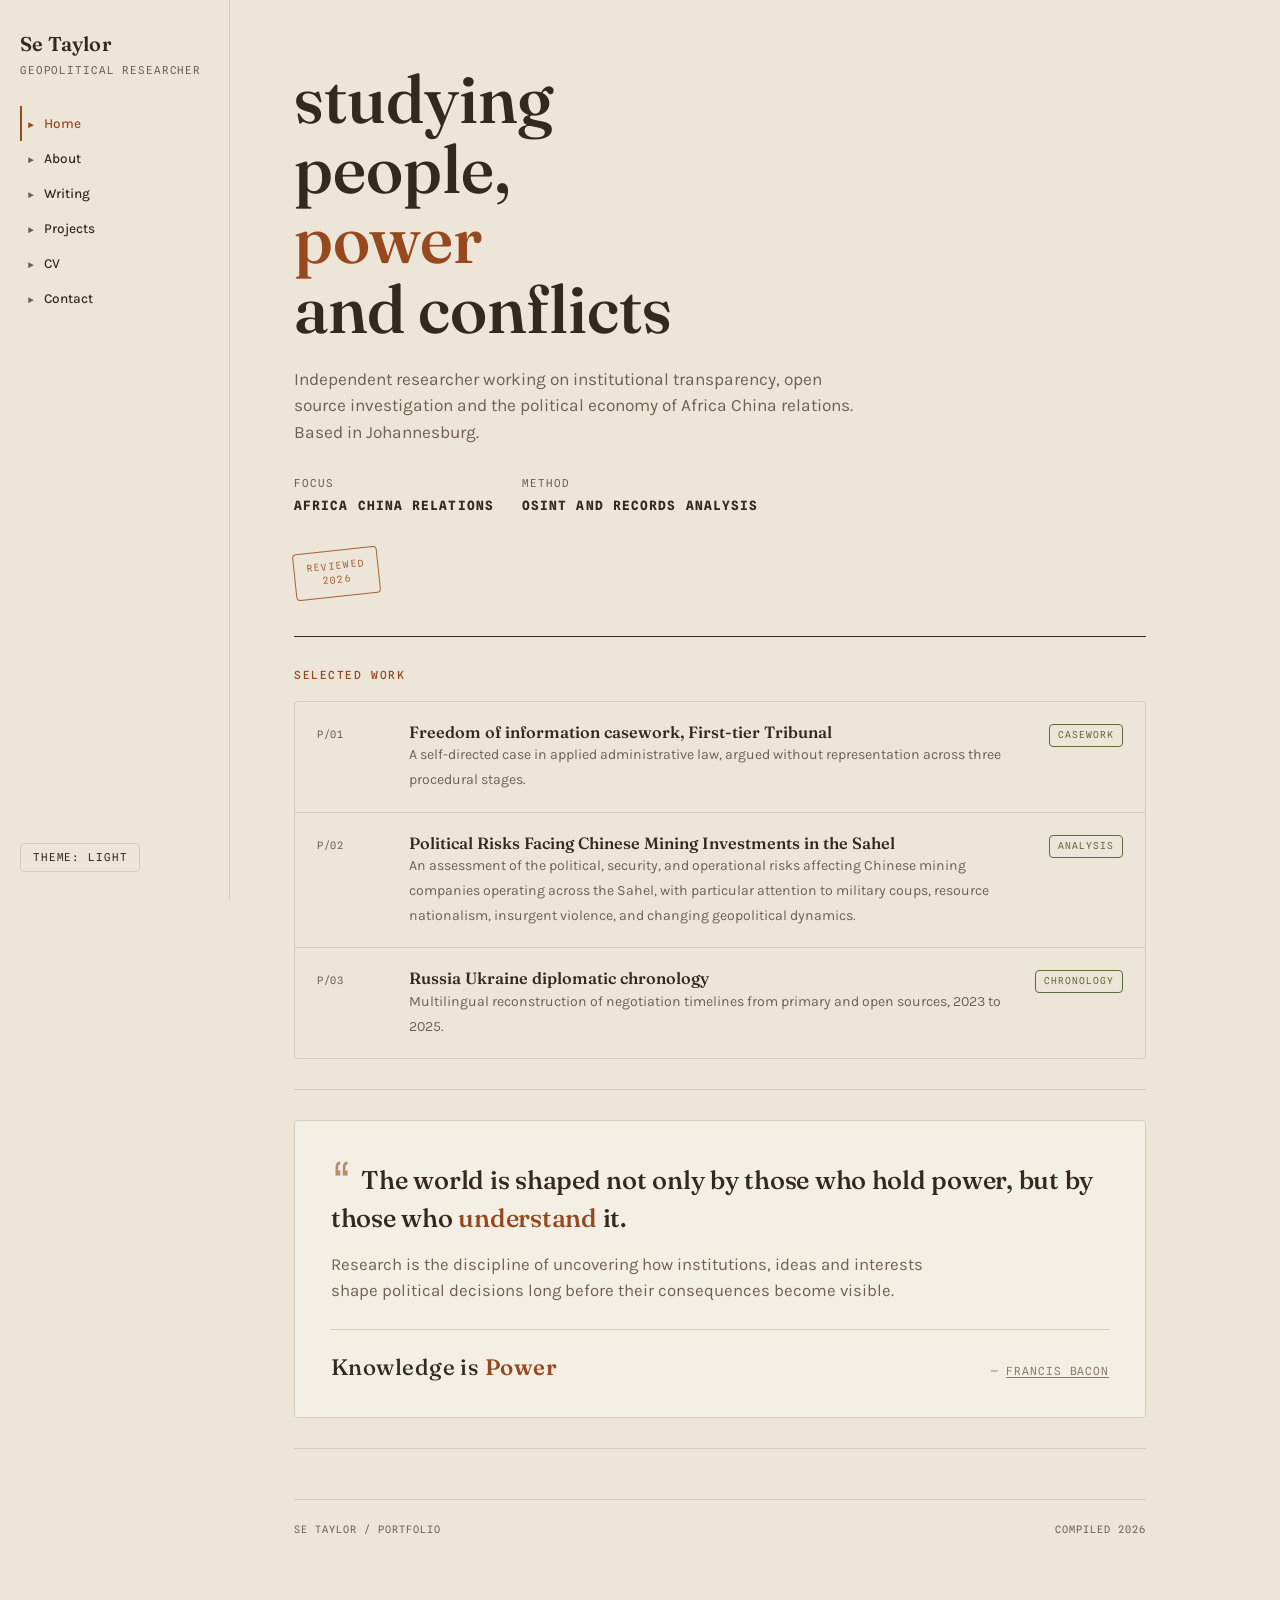
==== index.html @ 3f57ed8a "Update social links and contact CTA text" ====
<!DOCTYPE html>
<html lang="en" data-theme="light">
<head>
    <meta charset="UTF-8" />
    <meta name="viewport" content="width=device-width, initial-scale=1.0" />
    <title>Se Taylor · Geopolitical Research</title>
    <link rel="preconnect" href="https://fonts.googleapis.com" />
    <link rel="preconnect" href="https://fonts.gstatic.com" crossorigin />
    <link href="https://fonts.googleapis.com/css2?family=Fraunces:opsz,wght@9..144,400..700&family=Karla:wght@400;500;600;700&family=Spline+Sans+Mono:wght@400;500&display=swap" rel="stylesheet" />
    <style>
        /* ----- reset & base ----- */
        * {
            margin: 0;
            padding: 0;
            box-sizing: border-box;
        }
        html {
            scroll-behavior: smooth;
        }
        body {
            font-family: 'Karla', sans-serif;
            background: var(--paper);
            color: var(--ink);
            line-height: 1.55;
            font-size: 16px;
            transition: background .25s, color .25s;
        }
        a {
            color: inherit;
            text-decoration: none;
        }
        :focus-visible {
            outline: 2px solid var(--cinnabar);
            outline-offset: 3px;
        }
        .mono {
            font-family: 'Spline Sans Mono', monospace;
        }

        /* ----- theme variables ----- */
        :root {
            --paper: #EDE6D8;
            --paper-raised: #F4EFE4;
            --ink: #33291F;
            --ink-soft: #6E6151;
            --line: #D6CCBA;
            --cinnabar: #96491F;
            --archive-green: #5C6B3C;
            --stamp: #96491F;
        }
        [data-theme="dark"] {
            --paper: #211A13;
            --paper-raised: #2A2219;
            --ink: #E9E1D2;
            --ink-soft: #A99C87;
            --line: #3E3529;
            --cinnabar: #D08954;
            --archive-green: #A3B076;
            --stamp: #D08954;
        }

        /* ----- layout shell ----- */
        .shell {
            display: grid;
            grid-template-columns: 230px 1fr;
            min-height: 100vh;
        }
        @media (max-width: 860px) {
            .shell {
                grid-template-columns: 1fr;
            }
        }

        /* ----- navbar ----- */
        nav.index {
            border-right: 1px solid var(--line);
            padding: 28px 20px;
            position: sticky;
            top: 0;
            height: 100vh;
            display: flex;
            flex-direction: column;
            gap: 0;
        }
        @media (max-width: 860px) {
            nav.index {
                position: static;
                height: auto;
                border-right: 0;
                border-bottom: 1px solid var(--line);
                padding: 18px 20px;
            }
        }
        .brand {
            margin-bottom: 26px;
        }
        .brand .name {
            font-family: 'Fraunces', serif;
            font-weight: 600;
            font-size: 1.25rem;
            letter-spacing: .01em;
        }
        .brand .role {
            font-family: 'Spline Sans Mono', monospace;
            font-size: .68rem;
            color: var(--ink-soft);
            margin-top: 4px;
            text-transform: uppercase;
            letter-spacing: .08em;
        }
        .navlist {
            list-style: none;
            display: flex;
            flex-direction: column;
        }
        @media (max-width: 860px) {
            .navlist {
                flex-direction: row;
                flex-wrap: wrap;
                gap: 2px 14px;
            }
        }
        .navlist a {
            display: flex;
            gap: 10px;
            align-items: baseline;
            padding: 7px 6px;
            border-left: 2px solid transparent;
            font-size: .85rem;
            font-weight: 500;
        }
        .navlist a .ref {
            font-family: 'Spline Sans Mono', monospace;
            font-size: .62rem;
            color: var(--ink-soft);
        }
        .navlist a:hover {
            border-left-color: var(--line);
        }
        .navlist a.active {
            border-left-color: var(--cinnabar);
            color: var(--cinnabar);
        }
        .navlist a.active .ref {
            color: var(--cinnabar);
        }
        @media (max-width: 860px) {
            .navlist a {
                border-left: 0;
                border-bottom: 2px solid transparent;
                padding: 5px 2px;
            }
            .navlist a:hover {
                border-bottom-color: var(--line);
            }
            .navlist a.active {
                border-bottom-color: var(--cinnabar);
            }
        }
        .nav-foot {
            margin-top: auto;
            padding-top: 20px;
        }
        @media (max-width: 860px) {
            .nav-foot {
                margin-top: 12px;
                padding-top: 8px;
            }
        }

        /* theme toggle */
        .toggle {
            font-family: 'Spline Sans Mono', monospace;
            font-size: .68rem;
            letter-spacing: .08em;
            text-transform: uppercase;
            background: none;
            border: 1px solid var(--line);
            color: var(--ink);
            padding: 7px 12px;
            cursor: pointer;
            border-radius: 4px;
        }
        .toggle:hover {
            border-color: var(--cinnabar);
            color: var(--cinnabar);
        }

        /* ----- main ----- */
        main {
            padding: 0 clamp(20px, 5vw, 72px) 80px;
            max-width: 980px;
        }

        /* ----- pages ----- */
        .page {
            display: none;
            animation: appear .35s ease both;
        }
        .page.visible {
            display: block;
        }
        @keyframes appear {
            from {
                opacity: 0;
                transform: translateY(6px);
            }
            to {
                opacity: 1;
                transform: none;
            }
        }
        @media (prefers-reduced-motion: reduce) {
            .page {
                animation: none;
            }
            html {
                scroll-behavior: auto;
            }
        }

        /* page head */
        .pagehead {
            padding: 34px 0 22px;
            border-bottom: 1px solid var(--ink);
            display: flex;
            justify-content: space-between;
            align-items: flex-end;
            gap: 20px;
        }
        .pagehead .fileref {
            font-family: 'Spline Sans Mono', monospace;
            font-size: .66rem;
            letter-spacing: .1em;
            color: var(--ink-soft);
            text-transform: uppercase;
            margin-bottom: 10px;
        }
        .pagehead h1 {
            font-family: 'Fraunces', serif;
            font-size: clamp(1.9rem, 4.4vw, 3rem);
            font-weight: 550;
            line-height: 1.05;
            letter-spacing: .005em;
        }
        .stamp {
            flex-shrink: 0;
            font-family: 'Spline Sans Mono', monospace;
            font-size: .6rem;
            letter-spacing: .14em;
            text-transform: uppercase;
            color: var(--stamp);
            border: 1.5px solid var(--stamp);
            padding: 8px 12px;
            transform: rotate(-6deg);
            opacity: .85;
            text-align: center;
            line-height: 1.5;
            user-select: none;
            border-radius: 4px;
        }
        @media (max-width: 560px) {
            .stamp {
                display: none;
            }
        }

        /* sections */
        section.block {
            padding: 30px 0;
            border-bottom: 1px solid var(--line);
        }
        section.block:last-child {
            border-bottom: 0;
        }
        .block h2 {
            font-family: 'Spline Sans Mono', monospace;
            font-size: .7rem;
            font-weight: 500;
            letter-spacing: .14em;
            text-transform: uppercase;
            color: var(--cinnabar);
            margin-bottom: 16px;
        }
        .lede {
            font-size: 1.12rem;
            max-width: 620px;
        }
        p+p {
            margin-top: 12px;
        }
        .muted {
            color: var(--ink-soft);
        }
        .small {
            font-size: .85rem;
        }

        /* hero */
        .hero {
            padding: 64px 0 40px;
            border-bottom: 1px solid var(--ink);
        }
        .hero .fileref {
            font-family: 'Spline Sans Mono', monospace;
            font-size: .66rem;
            letter-spacing: .12em;
            text-transform: uppercase;
            color: var(--ink-soft);
            margin-bottom: 18px;
        }
        .hero h1 {
            font-family: 'Fraunces', serif;
            font-size: clamp(2.3rem, 6vw, 4.2rem);
            line-height: 1.04;
            font-weight: 550;
        }
        .hero h1 .accent {
            color: var(--cinnabar);
        }
        .hero .sub {
            margin-top: 22px;
            max-width: 560px;
            font-size: 1.08rem;
            color: var(--ink-soft);
        }
        .hero-meta {
            display: flex;
            gap: 28px;
            flex-wrap: wrap;
            margin-top: 30px;
        }
        .hero-meta div {
            font-family: 'Spline Sans Mono', monospace;
            font-size: .68rem;
            text-transform: uppercase;
            letter-spacing: .1em;
            color: var(--ink-soft);
        }
        .hero-meta strong {
            display: block;
            color: var(--ink);
            font-size: .8rem;
            margin-top: 3px;
        }
        .hero-stampwrap {
            margin-top: 34px;
        }

        /* cards */
        .cardlist {
            display: grid;
            gap: 1px;
            background: var(--line);
            border: 1px solid var(--line);
            border-radius: 4px;
            overflow: hidden;
        }
        .card {
            background: var(--paper);
            padding: 20px 22px;
            display: grid;
            grid-template-columns: 74px 1fr auto;
            gap: 18px;
            align-items: baseline;
        }
        @media (max-width: 640px) {
            .card {
                grid-template-columns: 1fr;
            }
        }
        .card:hover {
            background: var(--paper-raised);
        }
        .card .ref {
            font-family: 'Spline Sans Mono', monospace;
            font-size: .64rem;
            color: var(--ink-soft);
            letter-spacing: .06em;
        }
        .card h3 {
            font-family: 'Fraunces', serif;
            font-size: 1.02rem;
            font-weight: 560;
            line-height: 1.25;
        }
        .card .desc {
            font-size: .88rem;
            color: var(--ink-soft);
            margin-top: 5px;
            max-width: 520px;
        }
        .card .tag {
            font-family: 'Spline Sans Mono', monospace;
            font-size: .6rem;
            letter-spacing: .1em;
            text-transform: uppercase;
            color: var(--archive-green);
            border: 1px solid var(--archive-green);
            padding: 3px 8px;
            white-space: nowrap;
            border-radius: 4px;
        }
        .card a {
            text-decoration: none;
        }

        /* project cards */
        .projgrid {
            display: grid;
            grid-template-columns: repeat(auto-fit, minmax(270px, 1fr));
            gap: 16px;
        }
        a.proj {
            border: 1px solid var(--line);
            padding: 22px;
            background: var(--paper-raised);
            display: flex;
            flex-direction: column;
            gap: 10px;
            border-radius: 4px;
            text-decoration: none;
            color: inherit;
            transition: background 0.2s;
        }
        a.proj:hover {
            background: var(--paper);
            border-color: var(--cinnabar);
        }
        .proj .ref {
            font-family: 'Spline Sans Mono', monospace;
            font-size: .62rem;
            color: var(--cinnabar);
            letter-spacing: .1em;
        }
        .proj h3 {
            font-family: 'Fraunces', serif;
            font-size: 1.15rem;
            font-weight: 560;
            line-height: 1.25;
        }
        .proj p {
            font-size: .86rem;
            color: var(--ink-soft);
        }
        .proj .status {
            margin-top: auto;
            padding-top: 12px;
            font-family: 'Spline Sans Mono', monospace;
            font-size: .62rem;
            letter-spacing: .1em;
            text-transform: uppercase;
            color: var(--archive-green);
        }

        /* timeline */
        .timeline {
            list-style: none;
            border-left: 1px solid var(--ink);
            margin-left: 6px;
        }
        .timeline li {
            position: relative;
            padding: 0 0 26px 26px;
        }
        .timeline li::before {
            content: "";
            position: absolute;
            left: -4.5px;
            top: 7px;
            width: 8px;
            height: 8px;
            background: var(--cinnabar);
            border-radius: 50%;
        }
        .timeline .when {
            font-family: 'Spline Sans Mono', monospace;
            font-size: .66rem;
            letter-spacing: .1em;
            color: var(--ink-soft);
            text-transform: uppercase;
        }
        .timeline .what {
            font-weight: 700;
            margin-top: 2px;
        }
        .timeline .note {
            font-size: .87rem;
            color: var(--ink-soft);
            margin-top: 3px;
            max-width: 520px;
        }

        /* dashboard */
        .dash {
            display: grid;
            grid-template-columns: repeat(auto-fit, minmax(180px, 1fr));
            gap: 1px;
            background: var(--line);
            border: 1px solid var(--line);
            border-radius: 4px;
            overflow: hidden;
        }
        .dash .cell {
            background: var(--paper-raised);
            padding: 20px;
        }
        .dash .num {
            font-family: 'Fraunces', serif;
            font-size: 2.1rem;
            font-weight: 560;
            line-height: 1;
        }
        .dash .lbl {
            font-family: 'Spline Sans Mono', monospace;
            font-size: .62rem;
            letter-spacing: .1em;
            text-transform: uppercase;
            color: var(--ink-soft);
            margin-top: 8px;
        }

        /* bars */
        .bars {
            margin-top: 26px;
            display: flex;
            flex-direction: column;
            gap: 12px;
            max-width: 560px;
        }
        .bar-row {
            display: grid;
            grid-template-columns: 170px 1fr;
            gap: 14px;
            align-items: center;
        }
        @media (max-width: 560px) {
            .bar-row {
                grid-template-columns: 1fr;
            }
        }
        .bar-row .lbl {
            font-family: 'Spline Sans Mono', monospace;
            font-size: .66rem;
            text-transform: uppercase;
            letter-spacing: .08em;
            color: var(--ink-soft);
        }
        .bar {
            height: 10px;
            background: var(--paper-raised);
            border: 1px solid var(--line);
            position: relative;
        }
        .bar span {
            position: absolute;
            inset: 0;
            background: var(--archive-green);
            transform-origin: left;
            width: var(--w);
        }

        /* map placeholder */
        .map {
            border: 1px solid var(--ink);
            height: 300px;
            position: relative;
            overflow: hidden;
            background:
                repeating-linear-gradient(0deg, transparent 0 39px, var(--line) 39px 40px),
                repeating-linear-gradient(90deg, transparent 0 39px, var(--line) 39px 40px),
                var(--paper-raised);
            border-radius: 4px;
        }
        .map .route {
            position: absolute;
            inset: 0;
            width: 100%;
            height: 100%;
        }
        .map .caption {
            position: absolute;
            left: 14px;
            bottom: 12px;
            font-family: 'Spline Sans Mono', monospace;
            font-size: .62rem;
            letter-spacing: .1em;
            text-transform: uppercase;
            color: var(--ink-soft);
            background: var(--paper);
            padding: 4px 8px;
            border: 1px solid var(--line);
        }
        .map .node-label {
            font-family: 'Spline Sans Mono', monospace;
            font-size: .6rem;
            fill: var(--ink);
            letter-spacing: .08em;
        }

        /* cv rows */
        .cvrow {
            display: grid;
            grid-template-columns: 150px 1fr;
            gap: 18px;
            padding: 14px 0;
            border-bottom: 1px dotted var(--line);
        }
        @media (max-width: 560px) {
            .cvrow {
                grid-template-columns: 1fr;
                gap: 4px;
            }
        }
        .cvrow .k {
            font-family: 'Spline Sans Mono', monospace;
            font-size: .66rem;
            letter-spacing: .1em;
            text-transform: uppercase;
            color: var(--ink-soft);
            padding-top: 3px;
        }
        .cvrow .v strong {
            display: block;
            font-weight: 700;
        }
        .cvrow .v .sub {
            font-size: .86rem;
            color: var(--ink-soft);
        }

        .btn {
            display: inline-block;
            margin-top: 22px;
            font-family: 'Spline Sans Mono', monospace;
            font-size: .7rem;
            letter-spacing: .12em;
            text-transform: uppercase;
            border: 1px solid var(--ink);
            padding: 11px 20px;
            color: var(--ink);
            border-radius: 4px;
        }
        .btn:hover {
            border-color: var(--cinnabar);
            color: var(--cinnabar);
        }

        /* contact */
        .contactline {
            font-family: 'Spline Sans Mono', monospace;
            font-size: .85rem;
            padding: 10px 0;
            border-bottom: 1px dotted var(--line);
            display: flex;
            gap: 16px;
            flex-wrap: wrap;
        }
        .contactline .k {
            color: var(--ink-soft);
            min-width: 110px;
            text-transform: uppercase;
            font-size: .68rem;
            letter-spacing: .1em;
            padding-top: 2px;
        }

        /* footer */
        footer {
            border-top: 1px solid var(--line);
            margin-top: 50px;
            padding: 22px 0 0;
            display: flex;
            justify-content: space-between;
            gap: 16px;
            flex-wrap: wrap;
            font-family: 'Spline Sans Mono', monospace;
            font-size: .64rem;
            letter-spacing: .1em;
            text-transform: uppercase;
            color: var(--ink-soft);
        }

        /* search */
        .searchbar {
            display: flex;
            gap: 0;
            margin-bottom: 20px;
            border: 1px solid var(--ink);
            max-width: 460px;
            border-radius: 4px;
            overflow: hidden;
        }
        .searchbar input {
            flex: 1;
            border: 0;
            background: transparent;
            color: var(--ink);
            font-family: 'Spline Sans Mono', monospace;
            font-size: .8rem;
            padding: 10px 14px;
        }
        .searchbar input::placeholder {
            color: var(--ink-soft);
        }
        .searchbar input:focus {
            outline: none;
        }
        .searchbar .icon {
            font-family: 'Spline Sans Mono', monospace;
            font-size: .7rem;
            padding: 10px 14px;
            color: var(--ink-soft);
            border-left: 1px solid var(--line);
            align-self: stretch;
            display: flex;
            align-items: center;
        }
        .no-results {
            font-family: 'Spline Sans Mono', monospace;
            font-size: .75rem;
            color: var(--ink-soft);
            padding: 18px 0;
            display: none;
        }

        /* back link for article pages */
        .back-link {
            display: inline-block;
            margin-bottom: 30px;
            font-family: 'Spline Sans Mono', monospace;
            font-size: .7rem;
            letter-spacing: .1em;
            text-transform: uppercase;
            color: var(--ink-soft);
            border-bottom: 1px solid var(--line);
            padding-bottom: 4px;
        }
        .back-link:hover {
            color: var(--cinnabar);
            border-bottom-color: var(--cinnabar);
        }

        /* sahel paper specific */
        .sahel-sub {
            color: var(--ink-soft);
            margin-bottom: 30px;
            font-style: italic;
        }
        .sahel-refs {
            list-style: none;
            padding: 0;
        }
        .sahel-refs li {
            padding: 6px 0;
            border-bottom: 1px dotted var(--line);
        }

        /* full cv / recs specific */
        .skill-grid {
            display: grid;
            grid-template-columns: repeat(auto-fit, minmax(200px, 1fr));
            gap: 12px;
            margin-top: 12px;
        }
        .skill-grid .skill-item {
            background: var(--paper-raised);
            padding: 10px 16px;
            border: 1px solid var(--line);
            border-radius: 4px;
            font-family: 'Spline Sans Mono', monospace;
            font-size: .75rem;
            letter-spacing: .02em;
        }

        /* letter formatting */
        .letter-body p {
            margin-bottom: 16px;
        }
        .letter-body ul {
            list-style: none;
            padding-left: 0;
            margin: 12px 0 16px 0;
        }
        .letter-body ul li {
            padding: 6px 0 6px 28px;
            position: relative;
        }
        .letter-body ul li::before {
            content: "▹";
            position: absolute;
            left: 0;
            color: var(--cinnabar);
        }
        .letter-body .signature {
            margin-top: 24px;
            font-family: 'Spline Sans Mono', monospace;
            font-size: .85rem;
            line-height: 1.6;
        }
        .letter-body .signature .name {
            font-weight: 700;
        }
        .letter-body .signature .title {
            color: var(--ink-soft);
            font-size: .75rem;
        }
        .letter-body a {
            color: var(--cinnabar);
            text-decoration: underline;
            text-underline-offset: 2px;
        }
        .letter-body a:hover {
            opacity: 0.7;
        }

        /* ----- CONTACT PAGE ----- */
        .contact-grid {
            display: grid;
            grid-template-columns: 1fr 1fr;
            gap: 32px 48px;
            align-items: start;
        }
        @media (max-width: 700px) {
            .contact-grid {
                grid-template-columns: 1fr;
                gap: 24px;
            }
        }
        .contact-item {
            display: flex;
            gap: 16px;
            align-items: flex-start;
            padding: 12px 0;
            border-bottom: 1px dotted var(--line);
        }
        .contact-item:last-of-type {
            border-bottom: none;
        }
        .contact-icon {
            font-size: 1.5rem;
            line-height: 1.2;
            width: 32px;
            text-align: center;
            color: var(--cinnabar);
            flex-shrink: 0;
        }
        .contact-label {
            font-family: 'Spline Sans Mono', monospace;
            font-size: .6rem;
            letter-spacing: .1em;
            text-transform: uppercase;
            color: var(--ink-soft);
            margin-bottom: 2px;
        }
        .contact-item a {
            border-bottom: 1px solid transparent;
            transition: border-color .2s;
        }
        .contact-item a:hover {
            border-bottom-color: var(--cinnabar);
            color: var(--cinnabar);
        }
        .social-links {
            display: flex;
            gap: 20px;
            flex-wrap: wrap;
            margin-top: 4px;
        }
        .social-links a {
            font-family: 'Spline Sans Mono', monospace;
            font-size: .75rem;
            letter-spacing: .04em;
            border-bottom: 1px solid transparent;
            transition: border-color .2s;
        }
        .social-links a:hover {
            border-bottom-color: var(--cinnabar);
            color: var(--cinnabar);
        }

        .contact-cta {
            margin-top: 24px;
            padding-top: 24px;
            border-top: 1px solid var(--line);
            display: flex;
            justify-content: center;
        }
        .contact-cta .btn {
            margin-top: 0;
        }

        /* ----- DYNAMIC "NOW" SECTION ----- */
        .now-block {
            background: var(--paper-raised);
            border: 1px solid var(--line);
            border-radius: 4px;
            padding: 32px 36px;
            position: relative;
            transition: border-color 0.3s, box-shadow 0.3s;
        }
        .now-block:hover {
            border-color: var(--cinnabar);
            box-shadow: 0 4px 20px rgba(150, 73, 31, 0.06);
        }
        .now-block .now-quote {
            font-family: 'Fraunces', serif;
            font-size: 1.6rem;
            font-weight: 520;
            line-height: 1.35;
            margin-bottom: 16px;
            letter-spacing: -0.01em;
        }
        .now-block .now-quote .highlight {
            color: var(--cinnabar);
        }
        .now-block .now-quote .accent-char {
            font-family: 'Spline Sans Mono', monospace;
            color: var(--cinnabar);
            font-size: 2.2rem;
            font-weight: 400;
            opacity: 0.6;
            margin-right: 4px;
        }
        .now-block .now-body {
            font-size: 1.05rem;
            color: var(--ink-soft);
            max-width: 620px;
            line-height: 1.6;
        }

        .now-motto {
            display: flex;
            justify-content: space-between;
            align-items: baseline;
            flex-wrap: wrap;
            margin-top: 24px;
            padding-top: 20px;
            border-top: 1px solid var(--line);
        }
        .now-motto .motto-text {
            font-family: 'Fraunces', serif;
            font-size: 1.4rem;
            font-weight: 480;
            letter-spacing: 0.02em;
            color: var(--ink);
        }
        .now-motto .motto-text .highlight {
            color: var(--cinnabar);
            font-weight: 600;
        }
        .now-motto .motto-attribution {
            font-family: 'Spline Sans Mono', monospace;
            font-size: .7rem;
            letter-spacing: .08em;
            text-transform: uppercase;
            color: var(--ink-soft);
            opacity: 0.8;
        }
        .now-motto .motto-attribution a {
            color: var(--ink-soft);
            text-decoration: underline;
            text-underline-offset: 2px;
        }
        .now-motto .motto-attribution a:hover {
            color: var(--cinnabar);
            opacity: 1;
        }

        [data-theme="dark"] .now-block {
            border-color: var(--line);
        }
        [data-theme="dark"] .now-block:hover {
            border-color: var(--cinnabar);
        }

        /* Full CV specific styles */
        .cv-contact-details {
            display: flex;
            flex-wrap: wrap;
            gap: 8px 20px;
            font-family: 'Spline Sans Mono', monospace;
            font-size: .8rem;
            color: var(--ink-soft);
            margin-bottom: 24px;
            padding-bottom: 20px;
            border-bottom: 1px solid var(--line);
        }
        .cv-contact-details a {
            color: var(--cinnabar);
            text-decoration: underline;
            text-underline-offset: 2px;
        }
        .cv-contact-details a:hover {
            opacity: 0.7;
        }

        .cv-bullet-list {
            list-style: none;
            padding-left: 0;
            margin: 6px 0 8px 0;
        }
        .cv-bullet-list li {
            padding: 4px 0 4px 24px;
            position: relative;
            font-size: .95rem;
            line-height: 1.55;
        }
        .cv-bullet-list li::before {
            content: "▹";
            position: absolute;
            left: 0;
            color: var(--cinnabar);
        }

        .cv-subhead {
            font-weight: 700;
            font-size: 1.05rem;
            margin-top: 12px;
        }
        .cv-subhead .org {
            color: var(--cinnabar);
        }
        .cv-subhead .date {
            font-family: 'Spline Sans Mono', monospace;
            font-size: .75rem;
            font-weight: 400;
            color: var(--ink-soft);
            margin-left: 8px;
        }

        .skill-category {
            margin-top: 12px;
        }
        .skill-category .cat-label {
            font-family: 'Spline Sans Mono', monospace;
            font-size: .7rem;
            letter-spacing: .08em;
            text-transform: uppercase;
            color: var(--cinnabar);
            display: block;
            margin-bottom: 2px;
        }
        .skill-category p {
            font-size: .92rem;
            color: var(--ink-soft);
            margin: 0;
        }

        .focus-tags {
            display: flex;
            flex-wrap: wrap;
            gap: 6px 12px;
            margin-top: 6px;
        }
        .focus-tags span {
            font-family: 'Spline Sans Mono', monospace;
            font-size: .75rem;
            color: var(--ink-soft);
            border: 1px solid var(--line);
            padding: 3px 12px;
            border-radius: 20px;
            background: var(--paper-raised);
        }
        [data-theme="dark"] .focus-tags span {
            background: var(--paper);
        }

        /* About page specific styles – enhanced */
        .about-question {
            font-family: 'Fraunces', serif;
            font-size: 2rem;
            line-height: 1.2;
            font-weight: 520;
            max-width: 700px;
            margin: 0 auto 12px auto;
            text-align: center;
        }
        .about-question .highlight {
            color: var(--cinnabar);
            font-style: italic;
        }
        .about-intro {
            text-align: center;
            max-width: 620px;
            margin: 0 auto 10px auto;
            color: var(--ink-soft);
            font-size: 1.05rem;
        }

        .about-hr {
            border: 0;
            height: 1px;
            background: var(--line);
            margin: 30px 0;
            position: relative;
        }
        .about-hr::after {
            content: "◆";
            position: absolute;
            left: 50%;
            transform: translateX(-50%) translateY(-50%);
            background: var(--paper);
            padding: 0 12px;
            color: var(--cinnabar);
            font-size: .8rem;
            opacity: 0.6;
        }

        .about-tags {
            display: flex;
            flex-wrap: wrap;
            justify-content: center;
            gap: 8px 14px;
            margin: 16px 0 8px 0;
        }
        .about-tags .tag {
            font-family: 'Spline Sans Mono', monospace;
            font-size: .75rem;
            color: var(--ink);
            border: 1px solid var(--line);
            padding: 4px 16px;
            border-radius: 20px;
            background: var(--paper-raised);
            transition: border-color .2s, color .2s;
        }
        .about-tags .tag:hover {
            border-color: var(--cinnabar);
            color: var(--cinnabar);
        }

        .about-approach {
            background: var(--paper-raised);
            border: 1px solid var(--line);
            border-radius: 4px;
            padding: 28px 32px;
            margin: 16px 0 0 0;
            transition: border-color .2s;
        }
        .about-approach:hover {
            border-color: var(--cinnabar);
        }
        .about-approach p {
            color: var(--ink-soft);
        }
        .about-approach strong {
            color: var(--ink);
        }
        .about-approach .emphasis {
            color: var(--cinnabar);
            font-weight: 600;
            font-style: italic;
        }
        .about-approach-grid {
            display: grid;
            grid-template-columns: repeat(auto-fit, minmax(150px, 1fr));
            gap: 12px;
            margin-top: 16px;
        }
        .about-approach-grid .item {
            font-family: 'Spline Sans Mono', monospace;
            font-size: .75rem;
            background: var(--paper);
            padding: 6px 12px;
            text-align: center;
            border: 1px solid var(--line);
            border-radius: 4px;
            color: var(--ink-soft);
            transition: background .2s, border-color .2s, color .2s;
        }
        .about-approach-grid .item:hover {
            background: var(--paper-raised);
            border-color: var(--cinnabar);
            color: var(--cinnabar);
        }

        .about-section-title {
            font-family: 'Spline Sans Mono', monospace;
            font-size: .65rem;
            letter-spacing: .1em;
            text-transform: uppercase;
            color: var(--cinnabar);
            margin-bottom: 12px;
            display: block;
            text-align: center;
        }

        .about-body p {
            font-size: 1rem;
            line-height: 1.7;
            color: var(--ink-soft);
            max-width: 680px;
            margin-left: auto;
            margin-right: auto;
            text-align: center;
        }
        .about-body p strong {
            color: var(--ink);
        }

        @media (max-width: 640px) {
            .about-question {
                font-size: 1.5rem;
            }
            .about-approach {
                padding: 20px;
            }
            .about-approach-grid {
                grid-template-columns: 1fr 1fr;
            }
        }
    </style>
</head>
<body>
    <div class="shell">

        <!-- ===== NAVBAR ===== -->
        <nav class="index" aria-label="Site index">
            <div class="brand">
                <div class="name">Se Taylor</div>
                <div class="role">Geopolitical researcher</div>
            </div>
            <ul class="navlist" id="nav">
                <li><a href="#/home" data-route="home"><span class="ref">►</span>Home</a></li>
                <li><a href="#/about" data-route="about"><span class="ref">►</span>About</a></li>
                <li><a href="#/writing" data-route="writing"><span class="ref">►</span>Writing</a></li>
                <li><a href="#/projects" data-route="projects"><span class="ref">►</span>Projects</a></li>
                <li><a href="#/cv" data-route="cv"><span class="ref">►</span>CV</a></li>
                <li><a href="#/contact" data-route="contact"><span class="ref">►</span>Contact</a></li>
            </ul>
            <div class="nav-foot">
                <button class="toggle" id="themeToggle" aria-pressed="false">Theme: Light</button>
            </div>
        </nav>

        <!-- ===== MAIN ===== -->
        <main>

            <!-- ===== HOME ===== -->
            <div class="page" id="page-home">
                <header class="hero">
                    <h1>studying<br />people,<br /><span class="accent">power</span><br />and conflicts</h1>
                    <p class="sub">Independent researcher working on institutional transparency, open source investigation and the political economy of Africa China relations. Based in Johannesburg.</p>
                    <div class="hero-meta">
                        <div>Focus<strong>Africa China relations</strong></div>
                        <div>Method<strong>OSINT and records analysis</strong></div>
                       
                    </div>
                    <div class="hero-stampwrap">
                        <span class="stamp" style="display:inline-block">Reviewed<br />2026</span>
                    </div>
                </header>

                <section class="block">
                    <h2>Selected work</h2>
                    <div class="cardlist">
                        <a class="card" href="#/foi" style="text-decoration:none">
                            <span class="ref">P/01</span>
                            <span>
                                <h3>Freedom of information casework, First-tier Tribunal</h3>
                                <span class="desc">A self-directed case in applied administrative law, argued without representation across three procedural stages.</span>
                            </span>
                            <span class="tag">Casework</span>
                        </a>
                        <a class="card" href="#/sahel" style="text-decoration:none">
                            <span class="ref">P/02</span>
                            <span>
                                <h3>Political Risks Facing Chinese Mining Investments in the Sahel</h3>
                                <span class="desc">An assessment of the political, security, and operational risks affecting Chinese mining companies operating across the Sahel, with particular attention to military coups, resource nationalism, insurgent violence, and changing geopolitical dynamics.</span>
                            </span>
                            <span class="tag">Analysis</span>
                        </a>
                        <a class="card" href="#/chronology" style="text-decoration:none">
                            <span class="ref">P/03</span>
                            <span>
                                <h3>Russia Ukraine diplomatic chronology</h3>
                                <span class="desc">Multilingual reconstruction of negotiation timelines from primary and open sources, 2023 to 2025.</span>
                            </span>
                            <span class="tag">Chronology</span>
                        </a>
                    </div>
                </section>

                <!-- ===== NOW ===== -->
                <section class="block" style="border-bottom: 1px solid var(--line);">
                    <div class="now-block">
                        <div class="now-quote">
                            <span class="accent-char">“</span>
                            The world is shaped not only by those who hold power, but by those who <span class="highlight">understand</span> it.
                        </div>
                        <div class="now-body">
                            Research is the discipline of uncovering how institutions, ideas and interests shape political decisions long before their consequences become visible.
                        </div>
                        <div class="now-motto">
                            <span class="motto-text">Knowledge is <span class="highlight">Power</span></span>
                            <span class="motto-attribution">— <a href="#" onclick="event.preventDefault();">Francis Bacon</a></span>
                        </div>
                    </div>
                </section>
            </div>

            <!-- ===== ABOUT – COMPLETELY REDESIGNED ===== -->
            <div class="page" id="page-about">
                <header class="pagehead">
                    <div>
                        <div class="fileref">File A/02 / Biography</div>
                        <h1>About</h1>
                    </div>
                    <span class="stamp">Verified<br />record</span>
                </header>

                <section class="block about-body" style="border-bottom: none; padding-bottom: 0;">
                    <!-- 1. The Question -->
                    <div class="about-question">
                        How does <span class="highlight">power</span> shape the world?
                    </div>
                    <p class="about-intro">
                        I am an independent researcher with a background in International Relations, driven by that single, fundamental question.
                    </p>

                    <hr class="about-hr" />

                    <!-- 2. The Journey -->
                    <p>
                        That question has taken me in many directions—from Africa–China relations and political economy to diplomacy, conflict, institutional accountability and the changing international order. Regardless of the subject, my work is rooted in the same belief: understanding the world requires looking beyond headlines and into the institutions, relationships and decisions that shape them.
                    </p>

                    <!-- 3. The Focus Areas -->
                    <div style="margin: 20px 0 10px 0;">
                        <span class="about-section-title">Fields of inquiry</span>
                        <div class="about-tags">
                            <span class="tag">Africa–China relations</span>
                            <span class="tag">Political economy</span>
                            <span class="tag">Diplomacy</span>
                            <span class="tag">Conflict analysis</span>
                            <span class="tag">Institutional accountability</span>
                            <span class="tag">International order</span>
                        </div>
                    </div>

                    <hr class="about-hr" />

                    <!-- 4. The Approach -->
                    <div class="about-approach">
                        <p style="font-size: 1.1rem; max-width: 100%;">
                            I work primarily with <strong class="emphasis">records</strong>.
                        </p>
                        <p>
                            Government documents, diplomatic correspondence, policy papers, open-source material and historical archives are often where the most interesting stories begin. I am interested not only in what institutions choose to make public, but also in what they omit, and what those silences reveal about power, incentives and decision-making.
                        </p>
                        <div class="about-approach-grid">
                            <span class="item">Government documents</span>
                            <span class="item">Diplomatic correspondence</span>
                            <span class="item">Policy papers</span>
                            <span class="item">Open-source material</span>
                            <span class="item">Historical archives</span>
                            <span class="item">Records &amp; silences</span>
                        </div>
                    </div>

                    <hr class="about-hr" />

                    <!-- 5. The Background -->
                    <div style="margin: 10px 0;">
                        <p>
                            I hold a BA in International Relations from Stellenbosch University. My experience includes research on Russia–Ukraine diplomacy, independent UK Freedom of Information litigation, and the study of Africa–China relations, political economy and global affairs. I am also studying Mandarin as part of a broader commitment to understanding China through its language, history and institutions.
                        </p>
                    </div>

                    <hr class="about-hr" />

                    <!-- 6. The Present -->
                    <div style="margin: 10px 0 0 0;">
                        <p style="font-size: 1.05rem; max-width: 680px; margin-left: auto; margin-right: auto; text-align: center;">
                            I am currently building <strong style="color: var(--cinnabar);">Bridge Africa China</strong>, an independent research and intelligence platform exploring the political, economic and institutional relationships between Africa and China.
                        </p>
                        <p style="font-size: 1.05rem; max-width: 680px; margin-left: auto; margin-right: auto; text-align: center; margin-top: 8px;">
                            More broadly, my work seeks to understand how power moves across borders, how institutions shape outcomes, and how careful research can make sense of an increasingly complex world.
                        </p>
                    </div>
                </section>
            </div>

            <!-- ===== WRITING (listing page) ===== -->
            <div class="page" id="page-writing">
                <header class="pagehead">
                    <div>
                        <div class="fileref">File B/02 / Published and working papers</div>
                        <h1>Writing</h1>
                    </div>
                    <span class="stamp">For<br />release</span>
                </header>

                <section class="block">
                    <div class="cardlist" id="writingList">
                        <a class="card searchable" href="#/zimbabwe" style="text-decoration:none">
                            <span class="ref">W/01</span>
                            <span>
                                <h3>The China dependence paradox in Zimbabwe's minerals policy</h3>
                                <span class="desc">Why sequencing, not resource endowment, is Zimbabwe's key strategic advantage. 2026, working paper.</span>
                            </span>
                            <span class="tag">Analysis</span>
                        </a>
                        <a class="card searchable" href="#/foi-essay" style="text-decoration:none">
                            <span class="ref">W/02</span>
                            <span>
                                <h3>What an FOI refusal teaches you about the state</h3>
                                <span class="desc">Notes on exemption reasoning and the public interest test from inside a live tribunal appeal. 2025, essay.</span>
                            </span>
                            <span class="tag">Essay</span>
                        </a>
                        <a class="card searchable" href="#/kyiv-record" style="text-decoration:none">
                            <span class="ref">W/03</span>
                            <span>
                                <h3>Reading the April 2022 Kyiv record</h3>
                                <span class="desc">A sourcing note on the diplomatic chronology around early Russia Ukraine negotiations. 2025, research note.</span>
                            </span>
                            <span class="tag">Note</span>
                        </a>
                        
                    </div>
                </section>
            </div>

            <!-- ===== PROJECTS ===== -->
            <div class="page" id="page-projects">
                <header class="pagehead">
                    <div>
                        <div class="fileref">File B/03 / Active and completed</div>
                        <h1>Projects</h1>
                    </div>
                    <span class="stamp">In<br />progress</span>
                </header>

                <section class="block">
                    <div class="projgrid">
                        <a class="proj" href="#/project-cabinet">
                            <span class="ref">FOI2023/11553</span>
                            <h3>Cabinet Office disclosure case</h3>
                            <p>Request for records of the 9 April 2022 Kyiv visit. Refused, upheld at internal review, escalated through the ICO and appealed to the First-tier Tribunal. Grounds of appeal prepared without representation. Exemptions engaged include ss.23, 24, 26, 27, 35, 38 and 40 FOIA.</p>
                            <span class="status">Status: tribunal stage</span>
                        </a>
                        <a class="proj" href="#/project-ru-ua">
                            <span class="ref">RU/UA 23-25</span>
                            <h3>Russia-Ukraine chronology</h3>
                            <p>Eighteen months of timeline reconstruction on Russia Ukraine diplomacy for Listening to the Other Side. Multilingual sourcing, verification and multimedia research outputs.</p>
                            <span class="status">Status: complete</span>
                        </a>
                        <a class="proj" href="#/bridge-africa-china">
                            <span class="ref">BAC/01</span>
                            <h3>Bridge Africa-China</h3>
                            <p>Founding a consulting and intelligence platform on Africa China institutional relations. Currently in identity and groundwork phase. See the dedicated file.</p>
                            <span class="status">Status: early stage</span>
                        </a>
                    </div>
                </section>
            </div>

            <!-- ===== CV ===== -->
            <div class="page" id="page-cv">
                <header class="pagehead">
                    <div>
                        <div class="fileref">File E/01 / Curriculum vitae</div>
                        <h1>CV</h1>
                    </div>
                    <span class="stamp">Current<br />version</span>
                </header>

                <section class="block">
                    <h2>Experience</h2>
                    <div class="cvrow"><span class="k">2025 to now</span><span class="v"><strong>Founder, Bridge Africa China</strong><span class="sub">Africa China consulting and intelligence platform, early stage.</span></span></div>
                    <div class="cvrow"><span class="k">2023 to now</span><span class="v"><strong>Administrator, Ntuli Foundation</strong><span class="sub">Board coordination, professional communications and drafting.</span></span></div>
                    <div class="cvrow"><span class="k">2023 to 2025</span><span class="v"><strong>Research assistant, Listening to the Other Side</strong><span class="sub">Russia Ukraine diplomatic chronologies, multilingual OSINT, multimedia research outputs.</span></span></div>
                </section>

                <section class="block">
                    <h2>Casework</h2>
                    <div class="cvrow"><span class="k">2023 to now</span><span class="v"><strong>FOIA request, internal review, ICO complaint and tribunal appeal</strong><span class="sub">Applied administrative law and institutional reasoning across seven engaged exemptions, self-represented.</span></span></div>
                </section>

                <section class="block">
                    <h2>Education and development</h2>
                    <div class="cvrow"><span class="k">2019 to 2023</span><span class="v"><strong>BA International Relations, Stellenbosch University</strong></span></div>
                    <div class="cvrow"><span class="k">Ongoing</span><span class="v"><strong>Mandarin, self-directed China Africa economics, information rights</strong><span class="sub">Developed through structured study and active casework.</span></span></div>
                </section>

                <section class="block">
                    <h2>Recommendations</h2>
                    <div class="cardlist">
                        <div class="card">
                            <span class="ref"></span>
                            <span>
                                <h3>Edward M. Druce</h3>
                                <span class="desc">Se is an absolutely brilliant research assistant and team player. She was critical in sourcing key information, as well as providing creative insights and perspectives of her own. Always punctual, optimistic, and fiercely diligent, any organisation would be truly lucky to have her!</span>
                            </span>
                        </div>
                        <div class="card">
                            <span class="ref"></span>
                            <span>
                                <h3>Sang-Hwa Lee</h3>
                                <span class="desc">Se is an absolutely brilliant research assistant and team player. She was critical in sourcing key information, as well as providing creative insights and perspectives of her own. Always punctual, optimistic, and fiercely diligent, any organisation would be truly lucky to have her!</span>
                            </span>
                        </div>
                        <div class="card">
                            <span class="ref"></span>
                            <span>
                                <h3>Catherine Lily Hervieu</h3>
                                <span class="desc">Se is a fantastic researcher, and supportive colleague. She is extremely skilled at finding information, books, and websites, that you would otherwise spend hours scouring the internet for! Se guided me through the organization when I joined, and always went the extra mile to help others with their tasks. She has a brilliant knowledge on international relations and global conflicts.</span>
                            </span>
                        </div>
                    </div>
                    <!-- Buttons to full pages -->
                    <div style="margin-top: 28px; display: flex; gap: 16px; flex-wrap: wrap;">
                        <a href="#/full-cv" class="btn">View Full CV</a>
                        <a href="#/full-recommendations" class="btn">View Full Recommendations</a>
                    </div>
                </section>
            </div>

            <!-- ============================================================ -->
            <!-- DEDICATED ARTICLES (Home & Writing) -->
            <!-- ============================================================ -->

            <!-- FOI casework (Home) -->
            <div class="page" id="page-foi">
                <header class="pagehead">
                    <div>
                        <div class="fileref">File P/01 / Case study</div>
                        <h1>Freedom of Information Casework<br />First‑tier Tribunal</h1>
                    </div>
                    <span class="stamp">Case<br />study</span>
                </header>
                <a class="back-link" href="#/home">← Back to portfolio</a>
                <section class="block">
                    <h2>Overview</h2>
                    <p class="lede">A self‑directed FOIA case that progressed through internal review, ICO complaint, and ultimately to the First‑tier Tribunal, argued without legal representation.</p>
                    <p>The request sought records of the 9 April 2022 Kyiv visit. The Cabinet Office refused, relying on a combination of national security, international relations, and law enforcement exemptions. This case provided a ground‑level view of how the UK’s information rights system operates in practice.</p>
                </section>
                <section class="block">
                    <h2>Procedural history</h2>
                    <ul class="timeline">
                        <li><div class="when">2023</div><div class="what">Initial request &amp; refusal</div><div class="note">Request submitted; refused by Cabinet Office citing ss.23, 24, 26, 27, 35, 38 and 40.</div></li>
                        <li><div class="when">2024</div><div class="what">Internal review &amp; ICO complaint</div><div class="note">Internal review upheld the refusal; complaint filed with the Information Commissioner’s Office.</div></li>
                        <li><div class="when">2025</div><div class="what">First‑tier Tribunal appeal</div><div class="note">Appeal lodged, grounds prepared without counsel. Tribunal stage ongoing.</div></li>
                    </ul>
                </section>
                <section class="block">
                    <h2>Key lessons</h2>
                    <p>The case highlighted the tension between the public interest test and the government’s broad interpretation of national security exemptions. It also demonstrated the procedural challenges faced by individual applicants navigating the tribunal system without legal support.</p>
                    <p>This work continues to inform my understanding of institutional transparency and the limits of disclosure regimes.</p>
                </section>
            </div>

            <!-- Russia-Ukraine chronology (Home) -->
            <div class="page" id="page-chronology">
                <header class="pagehead">
                    <div>
                        <div class="fileref">File P/03 / Research note</div>
                        <h1>Russia‑Ukraine<br />Diplomatic Chronology</h1>
                    </div>
                    <span class="stamp">Chronology</span>
                </header>
                <a class="back-link" href="#/home">← Back to portfolio</a>
                <section class="block">
                    <h2>Project scope</h2>
                    <p class="lede">An eighteen‑month reconstruction of negotiation timelines from primary and open sources, 2023–2025, produced for the research project <em>Listening to the Other Side</em>.</p>
                    <p>The chronology maps official statements, meeting records, and back‑channel communications across multiple languages, with a focus on verifiability and source transparency.</p>
                </section>
                <section class="block">
                    <h2>Methodology</h2>
                    <ul class="timeline">
                        <li><div class="when">Sourcing</div><div class="what">Multilingual OSINT</div><div class="note">Russian, Ukrainian, English, and French sources – official transcripts, leak‑based reporting, and social media.</div></li>
                        <li><div class="when">Verification</div><div class="what">Cross‑referencing</div><div class="note">Each entry corroborated against at least two independent primary or secondary sources.</div></li>
                        <li><div class="when">Output</div><div class="what">Timeline &amp; analysis</div><div class="note">Interactive timeline and written narrative used for academic and media briefings.</div></li>
                    </ul>
                </section>
                <section class="block">
                    <h2>Key findings</h2>
                    <p>The chronology revealed patterns of miscommunication and missed windows for de‑escalation, particularly in the early months of 2024. It also highlighted the role of intermediary states and non‑official channels in sustaining dialogue even during active hostilities.</p>
                    <p>This work underscored the importance of disciplined source handling in conflict‑zone research and the value of long‑term diplomatic record‑keeping.</p>
                </section>
            </div>

            <!-- Writing articles: Zimbabwe -->
            <div class="page" id="page-zimbabwe">
                <header class="pagehead">
                    <div>
                        <div class="fileref">File W/01 / Working paper</div>
                        <h1>The China dependence paradox<br />in Zimbabwe's minerals policy</h1>
                    </div>
                    <span class="stamp">Analysis</span>
                </header>
                <a class="back-link" href="#/writing">← Back to writing</a>
                <section class="block">
                    <h2>Argument</h2>
                    <p class="lede">Zimbabwe's strategic advantage in the lithium and platinum sectors lies not in its resource endowment, but in its capacity to sequence policy reforms ahead of competitor states.</p>
                    <p>While much of the literature focuses on Zimbabwe's mineral wealth, this paper argues that the timing of regulatory changes, investment treaties, and local content requirements matters more than the volume of reserves. Harare's ability to move first on export restrictions and ownership frameworks gives it a unique form of leverage over Chinese state-owned enterprises.</p>
                </section>
                <section class="block">
                    <h2>Policy sequencing</h2>
                    <p>The paper traces three policy windows: the 2022 lithium export ban, the 2023 local processing requirements, and the 2024 fiscal stabilisation measures. Each step was designed to capture downstream value before Chinese firms could lock in low-cost extraction models.</p>
                    <p>By contrast, other African states with larger reserves have struggled to implement similar policies due to bureaucratic inertia or donor conditionality. Zimbabwe's relative isolation has, in this instance, enabled a degree of policy agility.</p>
                </section>
                <section class="block">
                    <h2>Implications</h2>
                    <p>For investors, the lesson is to track policy signals rather than geological surveys. For regional peers, the case offers a template for leveraging dependence without provoking capital flight. The paradox is that Zimbabwe's weakness—its exclusion from Western financial systems—has become a source of bargaining strength in its engagement with Beijing.</p>
                </section>
            </div>

            <!-- Writing: FOI essay -->
            <div class="page" id="page-foi-essay">
                <header class="pagehead">
                    <div>
                        <div class="fileref">File W/02 / Essay</div>
                        <h1>What an FOI refusal<br />teaches you about the state</h1>
                    </div>
                    <span class="stamp">Essay</span>
                </header>
                <a class="back-link" href="#/writing">← Back to writing</a>
                <section class="block">
                    <h2>Beyond the black box</h2>
                    <p class="lede">A refusal is not merely a withheld document—it is a map of the state's priorities, insecurities, and institutional culture.</p>
                    <p>This essay draws on my own FOIA casework to analyse how exemption reasoning reveals more than it conceals. The language used in refusal letters, the choice of exemptions, and the structure of the public interest test all offer clues about how officials perceive risk and accountability.</p>
                </section>
                <section class="block">
                    <h2>Exemption logic</h2>
                    <p>Sections 23 (security bodies), 24 (national security), and 27 (international relations) are often deployed as a catch-all, but their application is rarely uniform. In my case, the Cabinet Office relied on a mix of substantive and procedural grounds, suggesting internal disagreement about how to handle the request.</p>
                    <p>Reading the refusal alongside the internal review and ICO decision, it becomes clear that the state is not a monolith—it is a set of competing interests, and disclosure requests expose those fractures.</p>
                </section>
                <section class="block">
                    <h2>What I learned</h2>
                    <p>The process taught me to read administrative language as a source of intelligence. The gaps, the shifting justifications, and the occasional admissions of 'information held but withheld' all build a picture of institutional behaviour that is more valuable than the withheld records themselves.</p>
                </section>
            </div>

            <!-- Writing: Kyiv record -->
            <div class="page" id="page-kyiv-record">
                <header class="pagehead">
                    <div>
                        <div class="fileref">File W/03 / Research note</div>
                        <h1>Reading the April 2022<br />Kyiv record</h1>
                    </div>
                    <span class="stamp">Note</span>
                </header>
                <a class="back-link" href="#/writing">← Back to writing</a>
                <section class="block">
                    <h2>Sourcing note</h2>
                    <p class="lede">The diplomatic record of early Russia‑Ukraine negotiations is fragmentary, multilingual, and often contradictory. This note outlines the methodology used to reconstruct the April 2022 timeline.</p>
                    <p>Sources include Ukrainian parliamentary transcripts, Russian state media statements, Turkish mediation records, and leaked Western diplomatic cables. Each source carries its own bias, but triangulation across language groups yields a usable chronology.</p>
                </section>
                <section class="block">
                    <h2>Key dates</h2>
                    <ul class="timeline">
                        <li><div class="when">1 April</div><div class="what">Istanbul round</div><div class="note">Initial security guarantees discussed; Ukrainian side signals potential neutrality.</div></li>
                        <li><div class="when">9 April</div><div class="what">Bucha aftermath</div><div class="note">Talks collapse as images of civilian deaths emerge; UK and US intensify sanctions.</div></li>
                        <li><div class="when">21 April</div><div class="what">Closed channel</div><div class="note">Private engagement via Israeli and Turkish intermediaries, with no public record.</div></li>
                    </ul>
                </section>
                <section class="block">
                    <h2>Significance</h2>
                    <p>The April window is critical because it represents the last moment before the war became entrenched. The available records suggest that both sides explored compromise, but external events—not just military dynamics—derailed the process. This note argues for a broader definition of the 'diplomatic record' that includes back‑channel communications and media silences.</p>
                </section>
            </div>

            <!-- Writing: Indonesia nickel -->
            <div class="page" id="page-indonesia-nickel">
                <header class="pagehead">
                    <div>
                        <div class="fileref">File W/04 / Comparative brief</div>
                        <h1>Indonesia's nickel ban<br />as a template, and its limits</h1>
                    </div>
                    <span class="stamp">Brief</span>
                </header>
                <a class="back-link" href="#/writing">← Back to writing</a>
                <section class="block">
                    <h2>Template or trap?</h2>
                    <p class="lede">Indonesia's export restriction on nickel has been widely cited as a model for Southern African critical minerals, but the context is not easily transferable.</p>
                    <p>This brief compares the Indonesian case with potential applications in South Africa, Zimbabwe, and Namibia, focusing on market concentration, domestic processing capacity, and geopolitical alignment.</p>
                </section>
                <section class="block">
                    <h2>Indonesia's success</h2>
                    <p>Jakarta's ban on raw nickel exports—backed by aggressive downstream investment—has transformed its position in the global battery supply chain. Chinese firms responded by building smelters in Indonesia rather than losing market access, validating the state's bargaining power.</p>
                    <p>The key ingredients were: a near‑monopoly on high‑grade nickel, a unified political coalition, and a clear timeline for phasing in restrictions.</p>
                </section>
                <section class="block">
                    <h2>Southern African limits</h2>
                    <p>Southern African states face structural constraints: fragmented producers, weaker state capacity, and greater donor dependence. A nickel or lithium ban in the region is likely to trigger immediate WTO challenges and capital flight, as seen in Namibia's 2023 rare‑earth proposals.</p>
                    <p>The brief concludes that a regional, coordinated approach—rather than a single‑state template—is more feasible, but requires trust and institutional alignment that currently does not exist.</p>
                </section>
            </div>

            <!-- ============================================================ -->
            <!-- DEDICATED PROJECT ARTICLES (Cabinet & RU-UA) -->
            <!-- ============================================================ -->

            <!-- Project: Cabinet Office disclosure case -->
            <div class="page" id="page-project-cabinet">
                <header class="pagehead">
                    <div>
                        <div class="fileref">File C/02 / Case file</div>
                        <h1>Cabinet Office<br />disclosure case</h1>
                    </div>
                    <span class="stamp">FOI2023/11553</span>
                </header>
                <a class="back-link" href="#/projects">← Back to projects</a>
                <section class="block">
                    <h2>Request</h2>
                    <p class="lede">Submitted a Freedom of Information request to the Cabinet Office seeking records relating to the Prime Minister's visit to Kyiv on 9 April 2022. The request was refused under sections 23, 24, 26, 27, 35, 38, and 40 of the Freedom of Information Act 2000.</p>
                    <p>The request sought any communications, briefing materials, or situational reports prepared for or generated during the visit. The Cabinet Office refused the request in full, citing a broad range of exemptions.</p>
                </section>
                <section class="block">
                    <h2>Exemptions engaged</h2>
                    <ul class="timeline">
                        <li><div class="when">s.23</div><div class="what">Security bodies</div><div class="note">Information supplied by or relating to named intelligence and security agencies.</div></li>
                        <li><div class="when">s.24</div><div class="what">National security</div><div class="note">Information whose disclosure would be prejudicial to the safety of the UK.</div></li>
                        <li><div class="when">s.26</div><div class="what">Defence</div><div class="note">Information relating to the armed forces and military capabilities.</div></li>
                        <li><div class="when">s.27</div><div class="what">International relations</div><div class="note">Information affecting UK relations with other states and international organisations.</div></li>
                        <li><div class="when">s.35</div><div class="what">Government policy formulation</div><div class="note">Information relating to the development of policy and decision-making.</div></li>
                        <li><div class="when">s.38</div><div class="what">Health and safety</div><div class="note">Information whose disclosure would endanger the physical or mental health of an individual.</div></li>
                        <li><div class="when">s.40</div><div class="what">Personal information</div><div class="note">Information relating to an identifiable living individual.</div></li>
                    </ul>
                </section>
                <section class="block">
                    <h2>Procedural status</h2>
                    <p>Internal review upheld the refusal. An ICO complaint was filed and a decision notice issued. The case is now at the First‑tier Tribunal (Information Rights) stage, with grounds of appeal prepared without legal representation.</p>
                    <p>This project is the primary vehicle through which I am developing expertise in administrative law and institutional transparency.</p>
                </section>
            </div>

            <!-- Project: Russia-Ukraine chronology -->
            <div class="page" id="page-project-ru-ua">
                <header class="pagehead">
                    <div>
                        <div class="fileref">File C/03 / Research output</div>
                        <h1>Russia‑Ukraine<br />diplomatic chronology</h1>
                    </div>
                    <span class="stamp">RU/UA 23-25</span>
                </header>
                <a class="back-link" href="#/projects">← Back to projects</a>
                <section class="block">
                    <h2>Scope</h2>
                    <p class="lede">A comprehensive eighteen‑month reconstruction of negotiation timelines, official statements, and back‑channel communications between Russia and Ukraine.</p>
                    <p>Produced for <em>Listening to the Other Side</em>, the chronology covers the period from the breakdown of the Istanbul talks in April 2023 through to the tentative ceasefire discussions of late 2024.</p>
                </section>
                <section class="block">
                    <h2>Methodology</h2>
                    <p>The project employed a multilingual OSINT approach, drawing on Russian, Ukrainian, English, and French sources. Each entry was verified against at least two independent primary or secondary sources.</p>
                    <p>Special attention was given to timing inconsistencies and media silences, which often indicated off‑the‑record engagement or diplomatic pressure.</p>
                </section>
                <section class="block">
                    <h2>Outputs</h2>
                    <ul class="timeline">
                        <li><div class="when">Interactive timeline</div><div class="what">Web‑based visualisation</div><div class="note">Built with TimelineJS, showing key meetings, statements, and external shocks.</div></li>
                        <li><div class="when">Written narrative</div><div class="what">Analytical report</div><div class="note">A 12,000‑word report used for academic and media briefings.</div></li>
                        <li><div class="when">Data annex</div><div class="what">Source database</div><div class="note">A searchable spreadsheet of over 400 sourced entries.</div></li>
                    </ul>
                </section>
            </div>

            <!-- ============================================================ -->
            <!-- BRIDGE AFRICA CHINA -->
            <!-- ============================================================ -->
            <div class="page" id="page-bridge-africa-china">
                <header class="pagehead">
                    <div>
                        <div class="fileref">File B/03 / Venture</div>
                        <h1>Bridge<br />Africa China</h1>
                    </div>
                    <span class="stamp">Founding<br />document</span>
                </header>
                <a class="back-link" href="#/projects">← Back to projects</a>

                <section class="block">
                    <p class="lede">A consulting and intelligence platform connecting African and Chinese institutions across policy, trade and diplomacy.</p>
                    <p class="muted">The premise is simple. The Africa China relationship is the most consequential economic corridor of the coming decades, and it is chronically under-analysed from the African side. Bridge Africa China exists to close that gap with rigorous, records-based intelligence rather than sentiment in either direction.</p>
                </section>

                <section class="block">
                    <h2>Corridor</h2>
                    <div class="map" role="img" aria-label="Stylised map placeholder showing a route between Johannesburg, Harare and Beijing">
                        <svg class="route" viewBox="0 0 800 300" preserveAspectRatio="none" aria-hidden="true">
                            <path d="M120,240 C 300,60 520,40 690,80" fill="none" stroke="var(--cinnabar)" stroke-width="2" stroke-dasharray="6 6"/>
                            <circle cx="120" cy="240" r="5" fill="var(--archive-green)"/>
                            <circle cx="330" cy="130" r="4" fill="var(--archive-green)"/>
                            <circle cx="690" cy="80" r="5" fill="var(--archive-green)"/>
                            <text x="132" y="244" class="node-label">JOHANNESBURG</text>
                            <text x="342" y="134" class="node-label">HARARE</text>
                            <text x="600" y="70" class="node-label">BEIJING</text>
                        </svg>
                        <span class="caption">Map placeholder / interactive corridor map planned</span>
                    </div>
                </section>

                <section class="block">
                    <h2>Build sequence</h2>
                    <ul class="timeline">
                        <li><div class="when">Phase 1, current</div><div class="what">Identity and groundwork</div><div class="note">Mission, positioning and foundational research capacity.</div></li>
                        <li><div class="when">Phase 2</div><div class="what">Intellectual authority</div><div class="note">Mandarin, business study and a published body of Africa China analysis.</div></li>
                        <li><div class="when">Phase 3</div><div class="what">Scale</div><div class="note">Client work across policy, trade and diplomatic advisory.</div></li>
                    </ul>
                </section>
            </div>

            <!-- ===== SAHEL PAPER ===== -->
            <div class="page" id="page-sahel">
                <header class="pagehead">
                    <div>
                        <div class="fileref">File B/04 / Working paper</div>
                        <h1>Risks Facing Chinese Mining Investments in Africa</h1>
                    </div>
                    <span class="stamp">Working<br />paper</span>
                </header>
                <a class="back-link" href="#/home">← Back to portfolio</a>
                <p class="sahel-sub" style="margin-top:10px;">By Se Taylor • Geopolitical Risk Analysis • 2026</p>
                <section class="block">
                    <h2>Introduction</h2>
                    <p>China's engagement in the Sahel demonstrates a high tolerance for political and security risk. Chinese mining companies have become major players in the region's gold, uranium, and lithium sectors, often operating in fragile states where Western firms have scaled back. This paper examines the specific political, security, and operational risks that shape the investment environment for Chinese mining capital in the Sahel, with a focus on Mali, Niger, and Burkina Faso.</p>
                </section>
                <section class="block">
                    <h2>Strategic Context</h2>
                    <p>Beijing's strategic interest in the Sahel is driven by critical mineral demand, the Belt and Road Initiative's expansion into West Africa, and a desire to secure alternative supply chains outside of traditional Western-dominated markets. However, the region's recent wave of military coups—Mali (2020, 2021), Burkina Faso (2022), and Niger (2023)—has upended existing bilateral agreements, creating a volatile regulatory environment. Chinese state-owned enterprises (SOEs) and private firms alike must navigate shifting alliances, local hostility, and the growing influence of Russian mercenary groups.</p>
                </section>
                <section class="block">
                    <h2>Political Risks</h2>
                    <p>Political risk is the most immediate threat to Chinese mining operations. Successive military juntas have renegotiated or threatened to revoke mining concessions, often citing "resource sovereignty" and demanding higher royalties or local ownership stakes. In Niger, the 2023 coup led to the suspension of uranium exports to France, but Chinese firms have been largely spared—so far. However, the precedent of contract renegotiation has introduced uncertainty. Bilateral investment treaties are inconsistently respected, and arbitration mechanisms are weak. Chinese firms often rely on diplomatic channels rather than legal recourse, a strategy that is effective but slow.</p>
                </section>
                <section class="block">
                    <h2>Security Risks</h2>
                    <p>The Sahel is the epicentre of a sprawling insurgency linked to al-Qaeda and the Islamic State. Armed groups frequently target mining sites for extortion, kidnapping, and sabotage. Chinese workers and expatriate staff are increasingly vulnerable; in 2024, there were multiple incidents involving Chinese convoys near Ouagadougou. State security forces are overstretched and sometimes complicit in informal taxation. The withdrawal of French and UN peacekeeping forces from Mali has left a security vacuum that Chinese operations are ill-equipped to fill without significant private military contracts—a politically sensitive option.</p>
                </section>
                <section class="block">
                    <h2>Operational Risks</h2>
                    <p>Operational risks include logistical bottlenecks (ports, roads, and rail), unreliable electricity supply, and a shortage of skilled local labour. Corruption and opaque procurement processes inflate costs and delay project timelines. Environmental regulations, where they exist, are weakly enforced, but this can backfire when local communities mobilise against pollution or land-use changes. Chinese firms have also faced difficulties with repatriating profits due to foreign exchange controls and sanctions (e.g., Niger and Mali are subject to limited EU/US restrictions).</p>
                </section>
                <section class="block">
                    <h2>Strategic Assessment</h2>
                    <p>Chinese mining investments in the Sahel are not at immediate risk of collapse, but they operate in a high-risk, low-resilience environment. The key variables to watch are (1) the trajectory of military rule and its willingness to uphold existing contracts, (2) the intensity of insurgent violence near key mine sites, and (3) the degree of Chinese diplomatic engagement versus reliance on local proxies. Beijing is likely to adopt a flexible, case-by-case approach, accepting higher risk in exchange for exclusive access to strategic minerals. For investors and analysts, the Sahel remains a frontier market where political intelligence is as valuable as geological surveys.</p>
                </section>
                <section class="block">
                    <h2>References</h2>
                    <ul class="sahel-refs">
                        <li>ECFR, "Chinese Mining in the Sahel: Risk and Resilience" (2025)</li>
                        <li>Reuters, "Niger coup disrupts uranium supply but Chinese miners stay" (2024)</li>
                        <li>War on the Rocks, "The Sahel's New Great Game" (2025)</li>
                        <li>BBC, "Mali miners caught between jihadists and junta" (2024)</li>
                    </ul>
                </section>
            </div>

            <!-- ============================================================ -->
            <!-- FULL CV PAGE -->
            <!-- ============================================================ -->
            <div class="page" id="page-full-cv">
                <header class="pagehead">
                    <div>
                        <div class="fileref">File E/01 / Full Curriculum Vitae</div>
                        <h1>Se Taylor</h1>
                    </div>
                    <span class="stamp">Extended<br />version</span>
                </header>
                <a class="back-link" href="#/cv">← Back to CV</a>

                <!-- Contact details -->
                <div class="cv-contact-details">
                    <span>Geopolitical Researcher | Remote</span>
                    <span>South Africa (remote) · <a href="tel:+27618131717">+27 61 813 1717</a> · <a href="mailto:se@setaylorr.com">se@setaylorr.com</a></span>
                    <span>LinkedIn: <a href="#" target="_blank">linkedin.com/in/se-taylor-32a366285</a></span>
                </div>

                <!-- PROFILE -->
                <section class="block">
                    <h2>Profile</h2>
                    <p>Geopolitical researcher with a background in International Relations and experience conducting independent investigative research into government transparency, international diplomacy, and conflict dynamics. Skilled at reconstructing complex event sequences from fragmented and multilingual sources, applying open-source intelligence methods, and producing evidence-based analysis. Particular focus on Africa-China relations, governance and accountability, and the strategic dynamics shaping the Global South.</p>
                </section>

                <!-- EXPERIENCE -->
                <section class="block">
                    <h2>Experience</h2>

                    <div class="cv-subhead">
                        Independent Investigative Research Project <span class="org">| UK Cabinet Office — Freedom of Information Tribunal matter</span>
                        <span class="date">2023 – present</span>
                    </div>
                    <ul class="cv-bullet-list">
                        <li>Conducted a three-year and ongoing Freedom of Information (FOI) investigation involving the UK Cabinet Office, seeking disclosure of government records relating to a high-level diplomatic engagement during an ongoing armed conflict.</li>
                        <li>Independently navigated all three stages of the statutory process — Internal Review, the Information Commissioner's Office, and the First-Tier Tribunal, drafting all legal submissions, procedural correspondence, and grounds of appeal submitted to two public institutions without legal representation.</li>
                        <li>Evaluated legal and procedural questions relating to government transparency, statutory disclosure obligations, and exemptions under the UK Freedom of Information Act 2000.</li>
                    </ul>

                    <div class="cv-subhead" style="margin-top: 24px;">
                        Geopolitics Research Assistant <span class="org">| Listening to the Other Side</span>
                        <span class="date">2023 – 2025</span>
                    </div>
                    <ul class="cv-bullet-list">
                        <li>Reconstructed detailed diplomatic timelines by identifying, verifying, and synthesising fragmented information from multilingual media, official statements, open-source intelligence, and government publications.</li>
                        <li>Conducted over two years of geopolitical research supporting investigative work and ten editorial projects on international diplomacy, armed conflict, and under-reported political developments spanning several decades.</li>
                        <li>Tracked bilateral and multilateral diplomatic developments, identifying geopolitical, security, and foreign policy trends affecting international relations.</li>
                        <li>Produced and narrated analytical briefings interpreting the public statements of world leaders, including President Vladimir Putin, for research and public understanding.</li>
                    </ul>
                </section>

                <!-- EDUCATION -->
                <section class="block">
                    <h2>Education</h2>
                    <div class="cvrow">
                        <span class="k">2019 – 2022</span>
                        <span class="v">
                            <strong>BA International Relations</strong>
                            <span class="sub">Stellenbosch University</span>
                            <span class="sub" style="display: block; margin-top: 4px;">Focus: International security, conflict analysis, governance, and Africa-China relations.</span>
                        </span>
                    </div>
                </section>

                <!-- SKILLS -->
                <section class="block">
                    <h2>Skills</h2>

                    <div class="skill-category">
                        <span class="cat-label">Research &amp; Intelligence</span>
                        <p>Open-source intelligence (OSINT); source verification; chronology reconstruction and conflict tracking; multilingual research synthesis; comparative analysis.</p>
                    </div>

                    <div class="skill-category" style="margin-top: 14px;">
                        <span class="cat-label">Documents &amp; Disclosure</span>
                        <p>Government document analysis; Freedom of Information requests, appeals, and tribunal submissions; procedural correspondence with public bodies.</p>
                    </div>

                    <div class="skill-category" style="margin-top: 14px;">
                        <span class="cat-label">Languages</span>
                        <p>English (native), isiZulu (native), Mandarin (study in progress).</p>
                    </div>
                </section>

                <!-- AREAS OF FOCUS -->
                <section class="block">
                    <h2>Areas of Focus</h2>
                    <div class="focus-tags">
                        <span>Africa–China relations</span>
                        <span>Geopolitical analysis</span>
                        <span>International security and conflict analysis</span>
                        <span>Open-source intelligence (OSINT)</span>
                        <span>Government transparency and access to information</span>
                        <span>Policy analysis</span>
                        <span>Governance in the Global South</span>
                    </div>
                </section>
            </div>

            <!-- ============================================================ -->
            <!-- FULL RECOMMENDATIONS PAGE – Edward Druce's letter -->
            <!-- ============================================================ -->
            <div class="page" id="page-full-recommendations">
                <header class="pagehead">
                    <div>
                        <div class="fileref">File E/03 / Full Recommendation</div>
                        <h1>Recommendation from<br />Edward M. Druce</h1>
                    </div>
                    <span class="stamp">Full letter</span>
                </header>
                <a class="back-link" href="#/cv">← Back to CV</a>

                <section class="block letter-body">
                    <p>
                        In July 2023, I posted a job advert for a remote geopolitical research assistant, to help with a
                        Substack covering diplomacy (<a href="https://edwardmdruce.substack.com/" target="_blank">edwardmdruce.substack.com</a>) that I'd begun writing.
                        The advert received over 900 applicants in the space of a few weeks
                        (<a href="https://edwardmdruce.substack.com/i/135764408/thoughts-from-around-the-world" target="_blank">read the post</a>), from all over the world.
                        I whittled a shortlist down to 12 people and, from that, picked one person for the role: <strong>Se Taylor</strong>.
                        It had been Se's first ever job interview.
                    </p>
                    <p>
                        Over the past 20 months, Se has been instrumental in helping:
                    </p>
                    <ul>
                        <li>
                            <strong>1) Put together a chronology of very little-known diplomatic talks between Russia and Ukraine</strong>
                            that happened in April 2022.
                            <a href="https://x.com/EdwardMDruce/status/1716485332378493256" target="_blank">This work</a>
                            received praise from many world-leading academics.
                        </li>
                        <li>
                            <strong>2) Se voice-overed (into English) an interview with former Israeli Prime Minister, Naftali Bennett</strong>,
                            that has received over 125,000 views
                            (<a href="https://twitter.com/EdwardMDruce/status/1728342410948759600" target="_blank">watch here</a>).
                        </li>
                        <li>
                            <strong>3) And co-presented, on camera, founding principles for what we set out to do:</strong>
                            <a href="https://listeningto.org/guiding-quotations/" target="_blank">listeningto.org/guiding-quotations</a>.
                        </li>
                    </ul>
                    <p>
                        Se is remarkably talented at finding obscure and hard-to-obtain information on the web. Se
                        considers herself very much a "detective" in the pursuit of such information – which is fitting.
                        Se has developed extremely novel ways of navigating foreign language media, that provides a very
                        different (often much more accurate) picture of world events – which she came up with entirely
                        independently.
                    </p>
                    <p>
                        If you need a research "detective" to assist you in scouring the web, for little-known gems,
                        I recommend Se highly.
                    </p>
                    <div class="signature">
                        <div class="name">Edward M. Druce</div>
                        <div class="title">Founder, Listening to the Other Side</div>
                    </div>
                </section>
            </div>

            <!-- ============================================================ -->
            <!-- CONTACT PAGE -->
            <!-- ============================================================ -->
            <div class="page" id="page-contact">
                <header class="pagehead">
                    <div>
                        <div class="fileref">File E/02 / Connect</div>
                        <h1>Get in touch</h1>
                    </div>
                    <span class="stamp" style="transform: rotate(4deg);">Available</span>
                </header>

                <section class="block" style="border-bottom: none; padding-top: 10px;">
                    <div class="contact-grid">
                        <!-- Column 1: Email & Phone -->
                        <div>
                            <div class="contact-item">
                                <span class="contact-icon">✉</span>
                                <div>
                                    <div class="contact-label">Email</div>
                                    <a href="mailto:se@setaylorr.com">se@setaylorr.com</a>
                                </div>
                            </div>
                            <div class="contact-item">
                                <span class="contact-icon">📞</span>
                                <div>
                                    <div class="contact-label">Phone</div>
                                    <a href="tel:+27618131717">+27 61 813 1717</a>
                                </div>
                            </div>
                        </div>

                        <!-- Column 2: Professional, Time Zone -->
                        <div>
                            <div class="contact-item">
                                <span class="contact-icon">🔗</span>
                                <div>
                                    <div class="contact-label">Professional</div>
                                    <div class="social-links">
                                        <a href="javascript:void(0)" onclick="window.open('about:blank', '_blank').location.href='https://linkedin.com/in/se-taylor-32a366285'; return false;">LinkedIn</a>
                                        <a href="javascript:void(0)" onclick="window.open('about:blank', '_blank').location.href='https://twitter.com/yourhandle'; return false;">Twitter</a>
                                      <a href="javascript:void(0)" onclick="window.open('about:blank', '_blank').location.href='https://substack.com/@setaylorr'; return false;">Substack</a>
                                    </div>
                                </div>
                            </div>

                            <div class="contact-item">
                                <span class="contact-icon">🕐</span>
                                <div>
                                    <div class="contact-label">Time Zone</div>
                                    <span>SAST (UTC+2)</span>
                                    <span class="muted small" style="display:block; margin-top:2px;">Flexible for global collaboration</span>
                                </div>
                            </div>
                        </div>
                    </div>

                    <!-- Centered CTA -->
                    <div class="contact-cta">
                        <a href="mailto:se@setaylorr.com" class="btn">If you're intrigued, please reach out. </a>
                    </div>
                </section>
            </div>

            <!-- ===== FOOTER ===== -->
            <footer>
                <span>Se Taylor / Portfolio</span>
                <span>Compiled 2026</span>
            </footer>

        </main>
    </div>

    <script>
        // ----- Router -----
        const routes = [
            "home", "about", "writing", "projects", "cv", "sahel", "contact",
            "foi", "chronology",
            "zimbabwe", "foi-essay", "kyiv-record", "indonesia-nickel",
            "project-cabinet", "project-ru-ua",
            "bridge-africa-china",
            "full-cv", "full-recommendations"
        ];

        function route() {
            let hash = location.hash.replace("#/", "");
            if (!routes.includes(hash)) hash = "home";
            document.querySelectorAll(".page").forEach(p => p.classList.remove("visible"));
            const target = document.getElementById("page-" + hash);
            if (target) target.classList.add("visible");
            document.querySelectorAll("#nav a").forEach(a => {
                a.classList.toggle("active", a.dataset.route === hash);
            });
            window.scrollTo({ top: 0, behavior: "instant" });
        }
        window.addEventListener("hashchange", route);
        route();

        // ----- Theme toggle -----
        const toggle = document.getElementById("themeToggle");
        toggle.addEventListener("click", () => {
            const root = document.documentElement;
            const dark = root.getAttribute("data-theme") === "dark";
            root.setAttribute("data-theme", dark ? "light" : "dark");
            toggle.textContent = "Theme: " + (dark ? "Light" : "Dark");
            toggle.setAttribute("aria-pressed", String(!dark));
        });

        // ----- Search (Writing) - kept for compatibility -----
        (function bindSearch() {
            const input = document.getElementById("writingSearch");
            const list = document.getElementById("writingList");
            const empty = document.getElementById("writingEmpty");
            if (!input || !list || !empty) return;
            input.addEventListener("input", () => {
                const q = input.value.trim().toLowerCase();
                let shown = 0;
                list.querySelectorAll(".searchable").forEach(card => {
                    const hit = card.textContent.toLowerCase().includes(q);
                    card.style.display = hit ? "" : "none";
                    if (hit) shown++;
                });
                empty.style.display = shown ? "none" : "block";
            });
        })();
    </script>
</body>
</html>
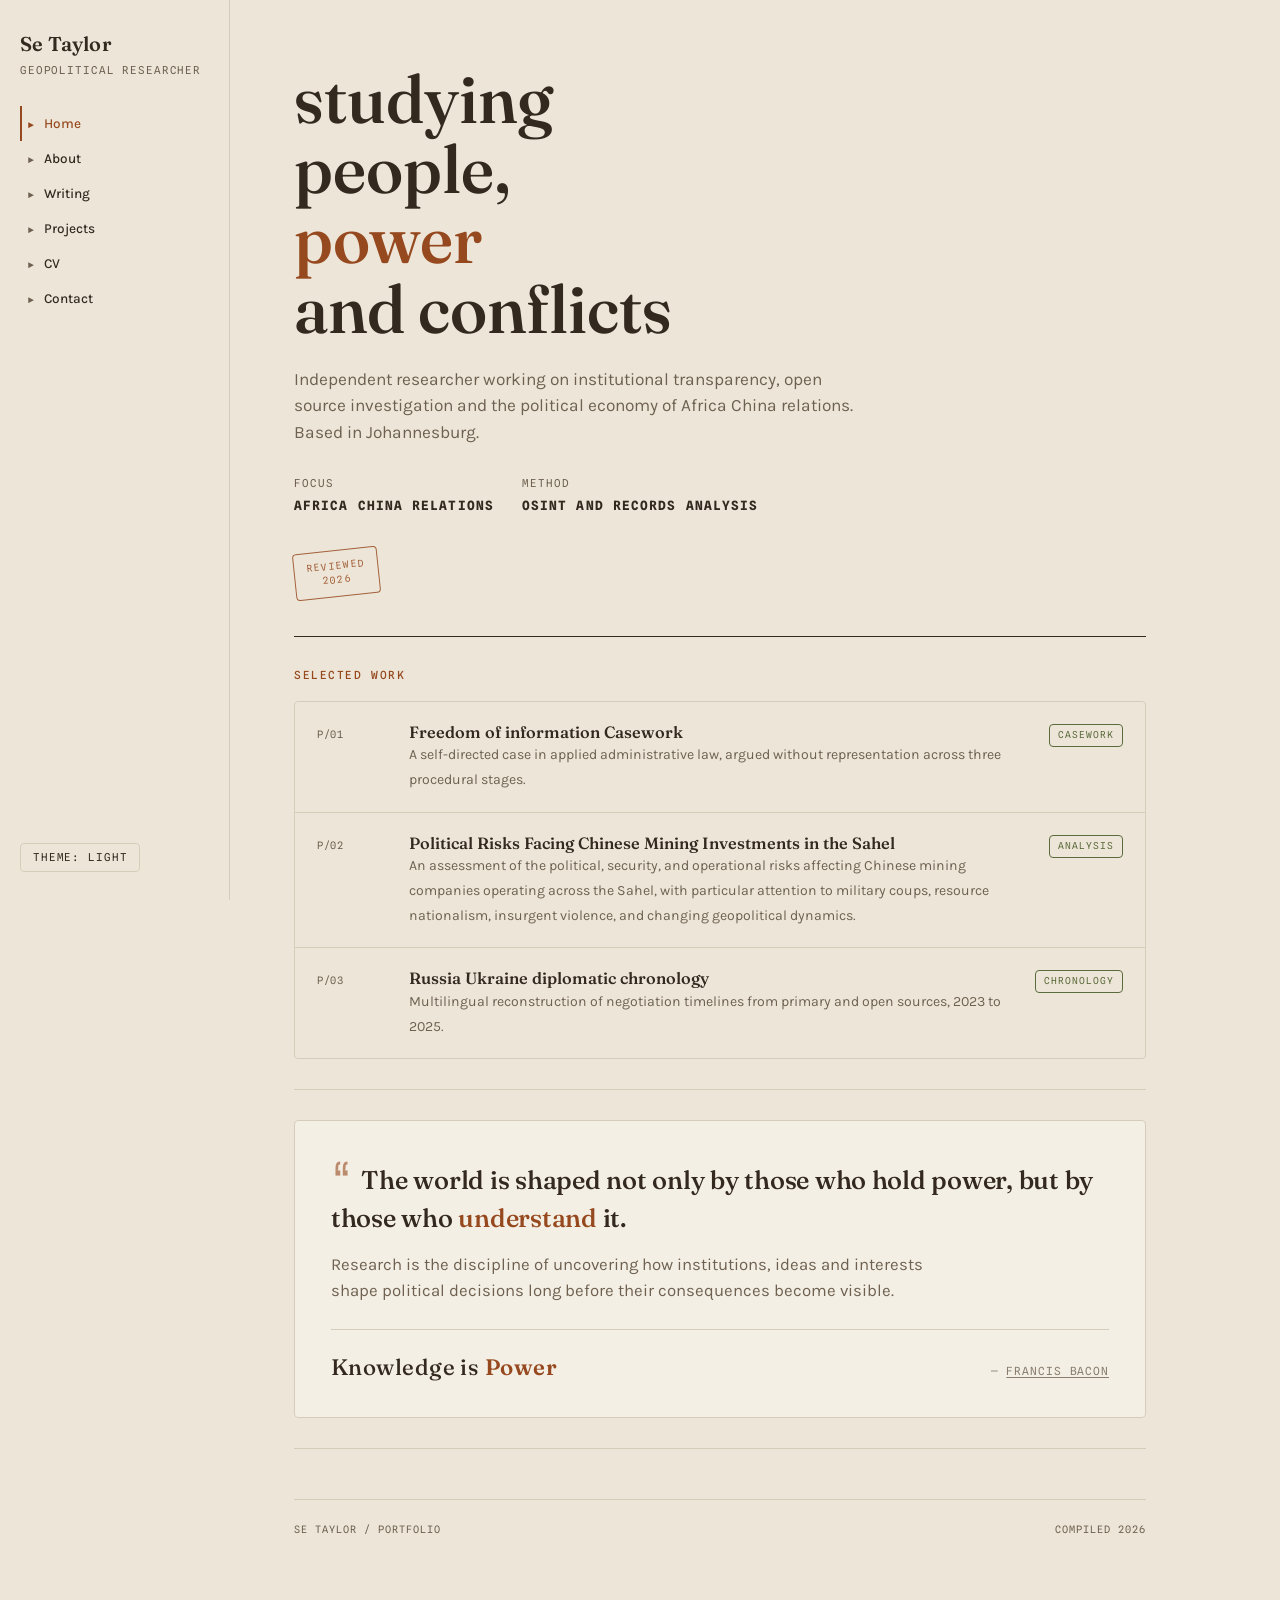
==== commit 36c3fa9e: "Revise headings and update descriptive text Updated headings and modified a paragraph to enhance cla" ====
--- a/index.html
+++ b/index.html
@@ -1257,7 +1257,7 @@
                         <a class="card" href="#/foi" style="text-decoration:none">
                             <span class="ref">P/01</span>
                             <span>
-                                <h3>Freedom of information casework, First-tier Tribunal</h3>
+                                <h3>Freedom of information Casework</h3>
                                 <span class="desc">A self-directed case in applied administrative law, argued without representation across three procedural stages.</span>
                             </span>
                             <span class="tag">Casework</span>
@@ -1303,7 +1303,7 @@
             <div class="page" id="page-about">
                 <header class="pagehead">
                     <div>
-                        <div class="fileref">File A/02 / Biography</div>
+                        <div class="fileref">Biography</div>
                         <h1>About</h1>
                     </div>
                     <span class="stamp">Verified<br />record</span>
@@ -1346,8 +1346,7 @@
                             I work primarily with <strong class="emphasis">records</strong>.
                         </p>
                         <p>
-                            Government documents, diplomatic correspondence, policy papers, open-source material and historical archives are often where the most interesting stories begin. I am interested not only in what institutions choose to make public, but also in what they omit, and what those silences reveal about power, incentives and decision-making.
-                        </p>
+My work combines documentary research, open-source investigation and political analysis to examine institutions, diplomacy and international affairs. Rather than relying on commentary, I prioritise primary sources, historical context and verifiable evidence.                        </p>
                         <div class="about-approach-grid">
                             <span class="item">Government documents</span>
                             <span class="item">Diplomatic correspondence</span>
@@ -1385,7 +1384,7 @@
             <div class="page" id="page-writing">
                 <header class="pagehead">
                     <div>
-                        <div class="fileref">File B/02 / Published and working papers</div>
+                        <div class="fileref">Published and working papers</div>
                         <h1>Writing</h1>
                     </div>
                     <span class="stamp">For<br />release</span>
@@ -1426,7 +1425,7 @@
             <div class="page" id="page-projects">
                 <header class="pagehead">
                     <div>
-                        <div class="fileref">File B/03 / Active and completed</div>
+                        <div class="fileref">Active and completed</div>
                         <h1>Projects</h1>
                     </div>
                     <span class="stamp">In<br />progress</span>
@@ -1460,7 +1459,7 @@
             <div class="page" id="page-cv">
                 <header class="pagehead">
                     <div>
-                        <div class="fileref">File E/01 / Curriculum vitae</div>
+                        <div class="fileref">Curriculum vitae</div>
                         <h1>CV</h1>
                     </div>
                     <span class="stamp">Current<br />version</span>
@@ -1474,12 +1473,12 @@
                 </section>
 
                 <section class="block">
-                    <h2>Casework</h2>
+                    <h2>Project</h2>
                     <div class="cvrow"><span class="k">2023 to now</span><span class="v"><strong>FOIA request, internal review, ICO complaint and tribunal appeal</strong><span class="sub">Applied administrative law and institutional reasoning across seven engaged exemptions, self-represented.</span></span></div>
                 </section>
 
                 <section class="block">
-                    <h2>Education and development</h2>
+                    <h2>Education</h2>
                     <div class="cvrow"><span class="k">2019 to 2023</span><span class="v"><strong>BA International Relations, Stellenbosch University</strong></span></div>
                     <div class="cvrow"><span class="k">Ongoing</span><span class="v"><strong>Mandarin, self-directed China Africa economics, information rights</strong><span class="sub">Developed through structured study and active casework.</span></span></div>
                 </section>
@@ -1525,7 +1524,7 @@
             <div class="page" id="page-foi">
                 <header class="pagehead">
                     <div>
-                        <div class="fileref">File P/01 / Case study</div>
+                        <div class="fileref">File  / Case study</div>
                         <h1>Freedom of Information Casework<br />First‑tier Tribunal</h1>
                     </div>
                     <span class="stamp">Case<br />study</span>
@@ -1555,7 +1554,7 @@
             <div class="page" id="page-chronology">
                 <header class="pagehead">
                     <div>
-                        <div class="fileref">File P/03 / Research note</div>
+                        <div class="fileref">File Research note</div>
                         <h1>Russia‑Ukraine<br />Diplomatic Chronology</h1>
                     </div>
                     <span class="stamp">Chronology</span>
@@ -1697,7 +1696,7 @@
             <div class="page" id="page-project-cabinet">
                 <header class="pagehead">
                     <div>
-                        <div class="fileref">File C/02 / Case file</div>
+                        <div class="fileref">File / Case file</div>
                         <h1>Cabinet Office<br />disclosure case</h1>
                     </div>
                     <span class="stamp">FOI2023/11553</span>
@@ -1731,7 +1730,7 @@
             <div class="page" id="page-project-ru-ua">
                 <header class="pagehead">
                     <div>
-                        <div class="fileref">File C/03 / Research output</div>
+                        <div class="fileref">File / Research output</div>
                         <h1>Russia‑Ukraine<br />diplomatic chronology</h1>
                     </div>
                     <span class="stamp">RU/UA 23-25</span>
@@ -1763,7 +1762,7 @@
             <div class="page" id="page-bridge-africa-china">
                 <header class="pagehead">
                     <div>
-                        <div class="fileref">File B/03 / Venture</div>
+                        <div class="fileref">File / Venture</div>
                         <h1>Bridge<br />Africa China</h1>
                     </div>
                     <span class="stamp">Founding<br />document</span>
@@ -1805,7 +1804,7 @@
             <div class="page" id="page-sahel">
                 <header class="pagehead">
                     <div>
-                        <div class="fileref">File B/04 / Working paper</div>
+                        <div class="fileref">File / Working paper</div>
                         <h1>Risks Facing Chinese Mining Investments in Africa</h1>
                     </div>
                     <span class="stamp">Working<br />paper</span>
@@ -1853,7 +1852,7 @@
             <div class="page" id="page-full-cv">
                 <header class="pagehead">
                     <div>
-                        <div class="fileref">File E/01 / Full Curriculum Vitae</div>
+                        <div class="fileref">File / Full Curriculum Vitae</div>
                         <h1>Se Taylor</h1>
                     </div>
                     <span class="stamp">Extended<br />version</span>
@@ -1953,7 +1952,7 @@
             <div class="page" id="page-full-recommendations">
                 <header class="pagehead">
                     <div>
-                        <div class="fileref">File E/03 / Full Recommendation</div>
+                        <div class="fileref">Full Recommendation</div>
                         <h1>Recommendation from<br />Edward M. Druce</h1>
                     </div>
                     <span class="stamp">Full letter</span>
@@ -2013,7 +2012,7 @@
             <div class="page" id="page-contact">
                 <header class="pagehead">
                     <div>
-                        <div class="fileref">File E/02 / Connect</div>
+                        <div class="fileref">Connect</div>
                         <h1>Get in touch</h1>
                     </div>
                     <span class="stamp" style="transform: rotate(4deg);">Available</span>
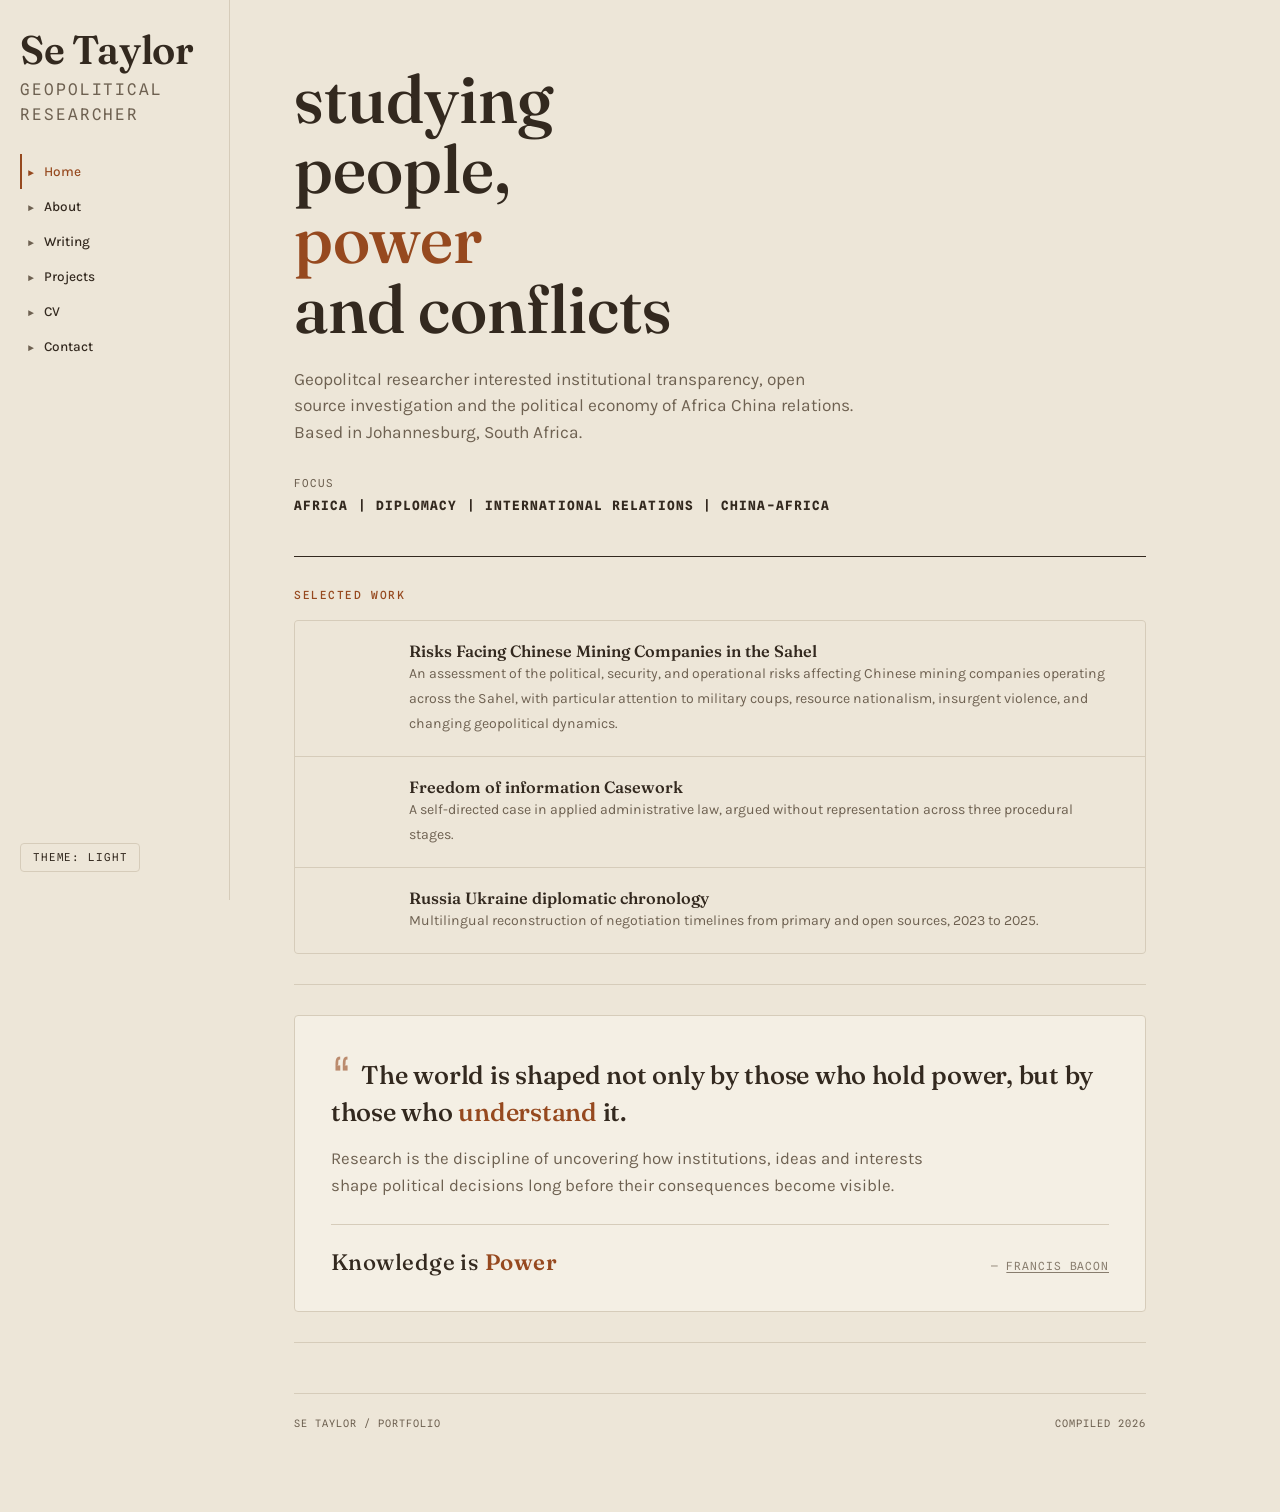
==== commit 527a116f: "Fix hyphen in 'Africa-China' phrase" ====
--- a/index.html
+++ b/index.html
@@ -3,7 +3,7 @@
 <head>
     <meta charset="UTF-8" />
     <meta name="viewport" content="width=device-width, initial-scale=1.0" />
-    <title>Se Taylor · Geopolitical Research</title>
+    <title>Se Taylor · Geopolitical Researcher</title>
     <link rel="preconnect" href="https://fonts.googleapis.com" />
     <link rel="preconnect" href="https://fonts.gstatic.com" crossorigin />
     <link href="https://fonts.googleapis.com/css2?family=Fraunces:opsz,wght@9..144,400..700&family=Karla:wght@400;500;600;700&family=Spline+Sans+Mono:wght@400;500&display=swap" rel="stylesheet" />
@@ -97,16 +97,17 @@
         .brand .name {
             font-family: 'Fraunces', serif;
             font-weight: 600;
-            font-size: 1.25rem;
-            letter-spacing: .01em;
+            font-size: 2.5rem;
+            letter-spacing: -0.01em;
+            line-height: 1.1;
         }
         .brand .role {
             font-family: 'Spline Sans Mono', monospace;
-            font-size: .68rem;
-            color: var(--ink-soft);
-            margin-top: 4px;
+            font-size: 1.0rem;
+            color: var(--ink-soft);
+            margin-top: 6px;
             text-transform: uppercase;
-            letter-spacing: .08em;
+            letter-spacing: 0.12em;
         }
         .navlist {
             list-style: none;
@@ -755,6 +756,18 @@
             padding: 6px 0;
             border-bottom: 1px dotted var(--line);
         }
+        .sahel-refs li a {
+            color: var(--cinnabar);
+            text-decoration: underline;
+            text-underline-offset: 2px;
+            word-break: break-all;
+        }
+        .sahel-refs li a:hover {
+            opacity: 0.7;
+        }
+        .sahel-refs li:last-child {
+            border-bottom: 0;
+        }
 
         /* full cv / recs specific */
         .skill-grid {
@@ -1208,6 +1221,37 @@
             .about-approach-grid {
                 grid-template-columns: 1fr 1fr;
             }
+        }
+
+        /* ----- BIGGER BRAND ADJUSTMENTS ----- */
+        @media (max-width: 860px) {
+            .brand .name {
+                font-size: 1.6rem;
+            }
+            .brand .role {
+                font-size: 0.8rem;
+            }
+        }
+        @media (max-width: 480px) {
+            .brand .name {
+                font-size: 1.4rem;
+            }
+            .brand .role {
+                font-size: 0.7rem;
+            }
+        }
+
+        /* sahel-specific quote styling */
+        .sahel-quote {
+            border-left: 3px solid var(--cinnabar);
+            padding-left: 20px;
+            margin: 16px 0;
+            font-style: italic;
+            color: var(--ink-soft);
+        }
+        .sahel-quote strong {
+            color: var(--ink);
+            font-style: normal;
         }
     </style>
 </head>
@@ -1240,43 +1284,38 @@
             <div class="page" id="page-home">
                 <header class="hero">
                     <h1>studying<br />people,<br /><span class="accent">power</span><br />and conflicts</h1>
-                    <p class="sub">Independent researcher working on institutional transparency, open source investigation and the political economy of Africa China relations. Based in Johannesburg.</p>
+                    <p class="sub">Geopolitcal researcher interested institutional transparency, open source investigation and the political economy of Africa China relations. Based in Johannesburg, South Africa.</p>
                     <div class="hero-meta">
-                        <div>Focus<strong>Africa China relations</strong></div>
-                        <div>Method<strong>OSINT and records analysis</strong></div>
-                       
-                    </div>
-                    <div class="hero-stampwrap">
-                        <span class="stamp" style="display:inline-block">Reviewed<br />2026</span>
+                        <div>Focus<strong>Africa | Diplomacy | International Relations | China-Africa</strong></div>
                     </div>
                 </header>
 
                 <section class="block">
                     <h2>Selected work</h2>
                     <div class="cardlist">
+
+                        <a class="card" href="#/sahel" style="text-decoration:none">
+                            <span class="ref"></span>
+                            <span>
+                                <h3>Risks Facing Chinese Mining Companies in the Sahel</h3>
+                                <span class="desc">An assessment of the political, security, and operational risks affecting Chinese mining companies operating across the Sahel, with particular attention to military coups, resource nationalism, insurgent violence, and changing geopolitical dynamics.</span>
+                            </span>
+                        </a>
+
                         <a class="card" href="#/foi" style="text-decoration:none">
-                            <span class="ref">P/01</span>
+                            <span class="ref"></span>
                             <span>
                                 <h3>Freedom of information Casework</h3>
                                 <span class="desc">A self-directed case in applied administrative law, argued without representation across three procedural stages.</span>
                             </span>
-                            <span class="tag">Casework</span>
                         </a>
-                        <a class="card" href="#/sahel" style="text-decoration:none">
-                            <span class="ref">P/02</span>
-                            <span>
-                                <h3>Political Risks Facing Chinese Mining Investments in the Sahel</h3>
-                                <span class="desc">An assessment of the political, security, and operational risks affecting Chinese mining companies operating across the Sahel, with particular attention to military coups, resource nationalism, insurgent violence, and changing geopolitical dynamics.</span>
-                            </span>
-                            <span class="tag">Analysis</span>
-                        </a>
+
                         <a class="card" href="#/chronology" style="text-decoration:none">
-                            <span class="ref">P/03</span>
+                            <span class="ref"></span>
                             <span>
                                 <h3>Russia Ukraine diplomatic chronology</h3>
                                 <span class="desc">Multilingual reconstruction of negotiation timelines from primary and open sources, 2023 to 2025.</span>
                             </span>
-                            <span class="tag">Chronology</span>
                         </a>
                     </div>
                 </section>
@@ -1306,7 +1345,7 @@
                         <div class="fileref">Biography</div>
                         <h1>About</h1>
                     </div>
-                    <span class="stamp">Verified<br />record</span>
+
                 </header>
 
                 <section class="block about-body" style="border-bottom: none; padding-bottom: 0;">
@@ -1346,7 +1385,7 @@
                             I work primarily with <strong class="emphasis">records</strong>.
                         </p>
                         <p>
-My work combines documentary research, open-source investigation and political analysis to examine institutions, diplomacy and international affairs. Rather than relying on commentary, I prioritise primary sources, historical context and verifiable evidence.                        </p>
+                            My work combines documentary research, open-source investigation and political analysis to examine institutions, diplomacy and international affairs. Rather than relying on commentary, I prioritise primary sources, historical context and verifiable evidence.                        </p>
                         <div class="about-approach-grid">
                             <span class="item">Government documents</span>
                             <span class="item">Diplomatic correspondence</span>
@@ -1387,7 +1426,7 @@
                         <div class="fileref">Published and working papers</div>
                         <h1>Writing</h1>
                     </div>
-                    <span class="stamp">For<br />release</span>
+
                 </header>
 
                 <section class="block">
@@ -1398,7 +1437,7 @@
                                 <h3>The China dependence paradox in Zimbabwe's minerals policy</h3>
                                 <span class="desc">Why sequencing, not resource endowment, is Zimbabwe's key strategic advantage. 2026, working paper.</span>
                             </span>
-                            <span class="tag">Analysis</span>
+
                         </a>
                         <a class="card searchable" href="#/foi-essay" style="text-decoration:none">
                             <span class="ref">W/02</span>
@@ -1406,7 +1445,7 @@
                                 <h3>What an FOI refusal teaches you about the state</h3>
                                 <span class="desc">Notes on exemption reasoning and the public interest test from inside a live tribunal appeal. 2025, essay.</span>
                             </span>
-                            <span class="tag">Essay</span>
+
                         </a>
                         <a class="card searchable" href="#/kyiv-record" style="text-decoration:none">
                             <span class="ref">W/03</span>
@@ -1414,9 +1453,9 @@
                                 <h3>Reading the April 2022 Kyiv record</h3>
                                 <span class="desc">A sourcing note on the diplomatic chronology around early Russia Ukraine negotiations. 2025, research note.</span>
                             </span>
-                            <span class="tag">Note</span>
+
                         </a>
-                        
+
                     </div>
                 </section>
             </div>
@@ -1428,7 +1467,7 @@
                         <div class="fileref">Active and completed</div>
                         <h1>Projects</h1>
                     </div>
-                    <span class="stamp">In<br />progress</span>
+
                 </header>
 
                 <section class="block">
@@ -1467,20 +1506,21 @@
 
                 <section class="block">
                     <h2>Experience</h2>
-                    <div class="cvrow"><span class="k">2025 to now</span><span class="v"><strong>Founder, Bridge Africa China</strong><span class="sub">Africa China consulting and intelligence platform, early stage.</span></span></div>
-                    <div class="cvrow"><span class="k">2023 to now</span><span class="v"><strong>Administrator, Ntuli Foundation</strong><span class="sub">Board coordination, professional communications and drafting.</span></span></div>
                     <div class="cvrow"><span class="k">2023 to 2025</span><span class="v"><strong>Research assistant, Listening to the Other Side</strong><span class="sub">Russia Ukraine diplomatic chronologies, multilingual OSINT, multimedia research outputs.</span></span></div>
+
+                    <div class="cvrow"><span class="k">2026 to now</span><span class="v"><strong>Administrator, Ntuli Foundation</strong><span class="sub">Board coordination, professional communications and drafting.</span></span></div>
                 </section>
 
                 <section class="block">
                     <h2>Project</h2>
                     <div class="cvrow"><span class="k">2023 to now</span><span class="v"><strong>FOIA request, internal review, ICO complaint and tribunal appeal</strong><span class="sub">Applied administrative law and institutional reasoning across seven engaged exemptions, self-represented.</span></span></div>
+                    <!-- <div class="cvrow"><span class="k">2025 to now</span><span class="v"><strong>Founder, Bridge Africa China</strong><span class="sub">Africa China consulting and intelligence platform, early stage.</span></span></div>-->
                 </section>
 
                 <section class="block">
                     <h2>Education</h2>
                     <div class="cvrow"><span class="k">2019 to 2023</span><span class="v"><strong>BA International Relations, Stellenbosch University</strong></span></div>
-                    <div class="cvrow"><span class="k">Ongoing</span><span class="v"><strong>Mandarin, self-directed China Africa economics, information rights</strong><span class="sub">Developed through structured study and active casework.</span></span></div>
+                    <!--<div class="cvrow"><span class="k">Ongoing</span><span class="v"><strong>Mandarin, self-directed China Africa economics, information rights</strong><span class="sub">Developed through structured study and active casework.</span></span></div>-->
                 </section>
 
                 <section class="block">
@@ -1507,11 +1547,13 @@
                                 <span class="desc">Se is a fantastic researcher, and supportive colleague. She is extremely skilled at finding information, books, and websites, that you would otherwise spend hours scouring the internet for! Se guided me through the organization when I joined, and always went the extra mile to help others with their tasks. She has a brilliant knowledge on international relations and global conflicts.</span>
                             </span>
                         </div>
-                    </div>
+
+                    </div>
+
                     <!-- Buttons to full pages -->
                     <div style="margin-top: 28px; display: flex; gap: 16px; flex-wrap: wrap;">
                         <a href="#/full-cv" class="btn">View Full CV</a>
-                        <a href="#/full-recommendations" class="btn">View Full Recommendations</a>
+                        <a href="#/full-recommendations" class="btn">View Full Recommendation</a>
                     </div>
                 </section>
             </div>
@@ -1533,19 +1575,19 @@
                 <section class="block">
                     <h2>Overview</h2>
                     <p class="lede">A self‑directed FOIA case that progressed through internal review, ICO complaint, and ultimately to the First‑tier Tribunal, argued without legal representation.</p>
-                    <p>The request sought records of the 9 April 2022 Kyiv visit. The Cabinet Office refused, relying on a combination of national security, international relations, and law enforcement exemptions. This case provided a ground‑level view of how the UK’s information rights system operates in practice.</p>
+                    <p>The request sought records of the 9 April 2022 Kyiv visit. The Cabinet Office refused, relying on a combination of national security, international relations, and law enforcement exemptions. This case provided a ground‑level view of how the UK's information rights system operates in practice.</p>
                 </section>
                 <section class="block">
                     <h2>Procedural history</h2>
                     <ul class="timeline">
                         <li><div class="when">2023</div><div class="what">Initial request &amp; refusal</div><div class="note">Request submitted; refused by Cabinet Office citing ss.23, 24, 26, 27, 35, 38 and 40.</div></li>
-                        <li><div class="when">2024</div><div class="what">Internal review &amp; ICO complaint</div><div class="note">Internal review upheld the refusal; complaint filed with the Information Commissioner’s Office.</div></li>
+                        <li><div class="when">2024</div><div class="what">Internal review &amp; ICO complaint</div><div class="note">Internal review upheld the refusal; complaint filed with the Information Commissioner's Office.</div></li>
                         <li><div class="when">2025</div><div class="what">First‑tier Tribunal appeal</div><div class="note">Appeal lodged, grounds prepared without counsel. Tribunal stage ongoing.</div></li>
                     </ul>
                 </section>
                 <section class="block">
                     <h2>Key lessons</h2>
-                    <p>The case highlighted the tension between the public interest test and the government’s broad interpretation of national security exemptions. It also demonstrated the procedural challenges faced by individual applicants navigating the tribunal system without legal support.</p>
+                    <p>The case highlighted the tension between the public interest test and the government's broad interpretation of national security exemptions. It also demonstrated the procedural challenges faced by individual applicants navigating the tribunal system without legal support.</p>
                     <p>This work continues to inform my understanding of institutional transparency and the limits of disclosure regimes.</p>
                 </section>
             </div>
@@ -1771,7 +1813,7 @@
 
                 <section class="block">
                     <p class="lede">A consulting and intelligence platform connecting African and Chinese institutions across policy, trade and diplomacy.</p>
-                    <p class="muted">The premise is simple. The Africa China relationship is the most consequential economic corridor of the coming decades, and it is chronically under-analysed from the African side. Bridge Africa China exists to close that gap with rigorous, records-based intelligence rather than sentiment in either direction.</p>
+                    <p class="muted">The premise is simple. The Africa-China relationship is the most consequential economic corridor of the coming decades, and it is chronically under-analysed from the African side. Bridge Africa China exists to close that gap with rigorous, records-based intelligence rather than sentiment in either direction.</p>
                 </section>
 
                 <section class="block">
@@ -1800,48 +1842,87 @@
                 </section>
             </div>
 
-            <!-- ===== SAHEL PAPER ===== -->
+            <!-- ============================================================ -->
+            <!-- SAHEL PAPER — REPLACED WITH NEW CONTENT                        -->
+            <!-- ============================================================ -->
             <div class="page" id="page-sahel">
                 <header class="pagehead">
                     <div>
                         <div class="fileref">File / Working paper</div>
-                        <h1>Risks Facing Chinese Mining Investments in Africa</h1>
+                        <h1>Risks Facing Chinese Mining Companies in the Sahel</h1>
                     </div>
                     <span class="stamp">Working<br />paper</span>
                 </header>
                 <a class="back-link" href="#/home">← Back to portfolio</a>
                 <p class="sahel-sub" style="margin-top:10px;">By Se Taylor • Geopolitical Risk Analysis • 2026</p>
+
+                <!-- Introduction -->
                 <section class="block">
                     <h2>Introduction</h2>
-                    <p>China's engagement in the Sahel demonstrates a high tolerance for political and security risk. Chinese mining companies have become major players in the region's gold, uranium, and lithium sectors, often operating in fragile states where Western firms have scaled back. This paper examines the specific political, security, and operational risks that shape the investment environment for Chinese mining capital in the Sahel, with a focus on Mali, Niger, and Burkina Faso.</p>
-                </section>
+                    <p>China's engagement in the Sahel demonstrates its high tolerance for political and security risks, driven first and foremost by what this region of Africa can supply. Beijing views the Sahel as strategically important because of its large reserves of critical minerals and energy resources. These include lithium, uranium, petroleum, gold, and other strategic minerals used for electric vehicles, renewable energy technologies, advanced manufacturing, and long-term energy security. Rather than relying solely on the international markets, Beijing has sought to secure direct access to these resources through long-term mining investments and the construction of infrastructure under the Belt and Road Initiative (BRI).</p>
+                    <p>However, the environment China has chosen to invest in is increasingly unstable. Military coups and violent extremist insurgencies have weakened African state institutions and fostered the growth of jihadist and criminal networks, driving up the political, security, and operational risks for Chinese mining investments. In their article <a Western Withdrawal, Jihadist Expansion: How the Sahel Became Ground Zero for Global Terrorism"</a> War on the Rocks reports that the expulsion of Western forces from countries in the region has created a security vacuum that has worsened these risks, raising the threat to infrastructure, transport corridors, and Chinese personnel.</p>
+                </section>
+
+                <!-- Strategic Context -->
                 <section class="block">
                     <h2>Strategic Context</h2>
-                    <p>Beijing's strategic interest in the Sahel is driven by critical mineral demand, the Belt and Road Initiative's expansion into West Africa, and a desire to secure alternative supply chains outside of traditional Western-dominated markets. However, the region's recent wave of military coups—Mali (2020, 2021), Burkina Faso (2022), and Niger (2023)—has upended existing bilateral agreements, creating a volatile regulatory environment. Chinese state-owned enterprises (SOEs) and private firms alike must navigate shifting alliances, local hostility, and the growing influence of Russian mercenary groups.</p>
-                </section>
+                    <p>For decades, minerals were extracted and exported from the African continent with little economic benefit for the countries they came from. Under the banner of resource nationalism, African governments are now seeking greater control over their resources and are keen to keep more stages of mineral processing and manufacturing at home.</p>
+                    <p>To realise those ambitions, they have introduced, or are considering, export restrictions on unprocessed and critical minerals; local processing requirements such as Mali's Local Content Law which requires international firms to source parts, logistics, and labour from Malian-owned businesses; and the renegotiation of mining contracts, as seen in Burkina Faso, where the state has moved to block multinational companies from retaining sole ownership of national mineral revenues.</p>
+                    <p>The wave of coups since 2020 has seen the expulsion and evacuation of French and United States forces, and United Nations peacekeeping missions, driving the Sahel's pivot toward China. This has enabled China to position itself strategically as a powerful alternative to traditional Western powers, offering engagement through institutions like the Global Security Initiative (GSI) and the Forum on China-Africa Cooperation (FOCAC).</p>
+                    <p>Chinese companies have capitalized on the shifting political and economic landscape by expanding investment in gold, lithium, and uranium projects, often with the support of military-led governments. For many of these governments, particularly those led by military juntas, Chinese investors provide an important source of revenue at a time of political uncertainty, security threats, and international isolation. Backed by state-owned banks, Chinese companies are willing to invest in politically unstable regions where Western countries are hesitant to operate. Furthermore, China's policy of non-interference lets it deal directly with central governments and ruling elites to access critical minerals. The arrangement is a mutually beneficial one, helping China to secure natural resources and the Sahel to secure foreign funding and military aid.</p>
+                </section>
+
+                <!-- Political Risks -->
                 <section class="block">
                     <h2>Political Risks</h2>
-                    <p>Political risk is the most immediate threat to Chinese mining operations. Successive military juntas have renegotiated or threatened to revoke mining concessions, often citing "resource sovereignty" and demanding higher royalties or local ownership stakes. In Niger, the 2023 coup led to the suspension of uranium exports to France, but Chinese firms have been largely spared—so far. However, the precedent of contract renegotiation has introduced uncertainty. Bilateral investment treaties are inconsistently respected, and arbitration mechanisms are weak. Chinese firms often rely on diplomatic channels rather than legal recourse, a strategy that is effective but slow.</p>
-                </section>
+                    <p>Political instability is the principal source of uncertainty for Chinese mining investments in the Sahel. As indicated above, recent coups in the region have weakened state institutions, deteriorated the regional security environment, and encouraged resource nationalism, creating greater uncertainty for foreign mining and resource investments across the region.</p>
+                    <p>China's long-standing policy of political non-interference has given it a competitive advantage over Western countries in the extraction of natural resources. Yet the repeated coups have disrupted that engagement, altering the regulatory framework and raising the risk of dissolution of existing contracts, as well as resulting in a demand for higher royalties and resource nationalism. The risk for Chinese mining companies is the increase in state-ownership, shifts in local processing requirements, including requiring the host country's government to hold a certain percentage of shares in the mining projects free of charge, and contract renegotiations. As such, Chinese mining companies are struggling to cope with the pace of due diligence and management changes. Even without military coups, Chinese mining companies face formidable political risks. Changes in leadership in major mineral-producing countries are often accompanied by significant shifts in mining and resource policy, which harm their interests and weaken investor confidence.</p>
+                </section>
+
+                <!-- Security Risks -->
                 <section class="block">
                     <h2>Security Risks</h2>
-                    <p>The Sahel is the epicentre of a sprawling insurgency linked to al-Qaeda and the Islamic State. Armed groups frequently target mining sites for extortion, kidnapping, and sabotage. Chinese workers and expatriate staff are increasingly vulnerable; in 2024, there were multiple incidents involving Chinese convoys near Ouagadougou. State security forces are overstretched and sometimes complicit in informal taxation. The withdrawal of French and UN peacekeeping forces from Mali has left a security vacuum that Chinese operations are ill-equipped to fill without significant private military contracts—a politically sensitive option.</p>
-                </section>
+                    <p>The evacuation of Western forces marks a symbolic end to Europe's post-colonial security dominance in the Sahel. With the closing down of drone bases and the reduction of aid programs, fragile states are left scrambling for alternatives to combat militants who control vast rural territories.</p>
+                    <p>China's security engagement with Africa is not new. Beijing has engaged in security matters on the continent through institutions like the Global Security Initiative (GSI) and the Forum on China-Africa Cooperation (FOCAC), and has helped combat insurgencies and armed groups, providing millions of dollars in military equipment, intelligence sharing, and humanitarian aid. In 2025, Burkina Faso received shipments of Chinese-manufactured military equipment as part of a broader effort to strengthen the government's armed forces amid a persistent insurgent threat. China's approach to security is driven by the need to defend its economic stability, commercial initiatives, and the rising number of Chinese workers present in the region.</p>
+                    <p>The result of the region's instability is that the central Sahel is now one of the most active conflict zones, leaving mining sites, access roads, and supply convoys directly exposed. China's existing economically driven, non-interference approach is arguably not enough to secure its interests, as militants are now specifically targeting Chinese-run and Chinese-operated mines and the energy, extraction, and transport infrastructure around them. Chinese nationals have been abducted in mine-related attacks and killed in militia attacks elsewhere, and firms deploying large numbers of expatriate staff present a high-value target. According to 2025 data compiled by the conflict monitor Armed Conflict Location &amp; Event Data (ACLED), Chinese workers suffered the majority of foreign abductions in Africa: of 89 foreigners kidnapped that year, 38 held Chinese passports. The British Broadcasting Corporation (BBC) Monitoring found that around 70% of kidnapping cases across the continent occurred in Mali and neighboring Niger, where many Chinese nationals work in the gold-rich mines.</p>
+                </section>
+
+                <!-- Operational Risks -->
                 <section class="block">
                     <h2>Operational Risks</h2>
-                    <p>Operational risks include logistical bottlenecks (ports, roads, and rail), unreliable electricity supply, and a shortage of skilled local labour. Corruption and opaque procurement processes inflate costs and delay project timelines. Environmental regulations, where they exist, are weakly enforced, but this can backfire when local communities mobilise against pollution or land-use changes. Chinese firms have also faced difficulties with repatriating profits due to foreign exchange controls and sanctions (e.g., Niger and Mali are subject to limited EU/US restrictions).</p>
-                </section>
+                    <p>Supply chain disruption is the biggest day-to-day risk for Chinese mines. According to Africa Defense Forum (ADF), jihadist groups systematically target Chinese mining operations, setting up chokepoints to fund insurgency rather than seizing goods. The high kidnapping rate of Chinese personnel compounds the problem, halting operations and forcing Chinese embassies to issue urgent evacuation orders for high-risk zones.</p>
+                    <p>The geography of some countries makes things worse. Landlocked regions depend on long transport corridors through insecure territory, which leads to delayed mineral exports and raises transportation costs, against a backdrop of weak transport and communication infrastructure. Insurgents target heavy machinery and attack corridors used to extract resources. Diesel-intensive mines are also facing fuel blockades, with jihadist groups attacking tankers and bombing nearby pipelines, as seen with the Niger-Benin pipeline. The result has been acute shortages and cuts to diesel-generated power, while army-imposed movement restrictions and convoy attacks add further fragility. Border closures following political crises deepen Chinese mines' dependence on the political stability of transit countries. In order to survive in conflict zones, operational costs are soaring, as companies are forced to hire private security teams to protect their daily perimeters.</p>
+                </section>
+
+                <!-- Strategic Assessment -->
                 <section class="block">
                     <h2>Strategic Assessment</h2>
-                    <p>Chinese mining investments in the Sahel are not at immediate risk of collapse, but they operate in a high-risk, low-resilience environment. The key variables to watch are (1) the trajectory of military rule and its willingness to uphold existing contracts, (2) the intensity of insurgent violence near key mine sites, and (3) the degree of Chinese diplomatic engagement versus reliance on local proxies. Beijing is likely to adopt a flexible, case-by-case approach, accepting higher risk in exchange for exclusive access to strategic minerals. For investors and analysts, the Sahel remains a frontier market where political intelligence is as valuable as geological surveys.</p>
-                </section>
-                <section class="block">
+                    <p>China's engagement with Africa rests on the policy of non-interference, which stems from its "Five Principles of Peaceful Coexistence" introduced in 1953. These principles are strictly against interference in national politics and insist on respect for territorial sovereignty and integrity.</p>
+                    <p>In the Sahel, however, non-interference is failing to protect Chinese mining companies and investments. Beijing prioritizes support for and communication with central governments and military juntas over engagement with local leaders who might address grassroots governance failures, poverty, and local grievances that drive the region's insurgencies. This leaves China backing weak regimes without the ability to improve security or reforms, exposing Chinese mining companies to ongoing uncertainty.</p>
+                    <p>As Chinese investments become increasingly concentrated in politically unstable regions, Beijing faces mounting expectations to protect its citizens, commercial assets, and strategic supply chains. This presents China with a broader geopolitical dilemma. Protecting its citizens and investments may require Beijing to take a more active role in regional security through peacekeeping, security cooperation, intelligence sharing, or other forms of engagement. Yet a greater involvement risks undermining the very policy of non-interference that has been central to China's engagement with Africa.</p>
+                    <p>To protect its investment and citizens, China will have to reanalyze this policy, deciding whether to hold on to the position that has made it a favorable partner for military-led governments or succumb to the regional pressures to abandon it.</p>
+                    <p>The core dynamic remains a high-reward, high-risk trade. The assets are strategic, but the environment of unstable juntas, aggressive resource nationalism, and a spreading insurgency is creating considerable risk to personnel, assets, and operations.</p>
+                </section>
+
+                <!-- References -->
+                <section class="block" style="border-bottom:0;">
                     <h2>References</h2>
                     <ul class="sahel-refs">
-                        <li>ECFR, "Chinese Mining in the Sahel: Risk and Resilience" (2025)</li>
-                        <li>Reuters, "Niger coup disrupts uranium supply but Chinese miners stay" (2024)</li>
-                        <li>War on the Rocks, "The Sahel's New Great Game" (2025)</li>
-                        <li>BBC, "Mali miners caught between jihadists and junta" (2024)</li>
+                        <li><a href="https://ecfr.eu/publication/from-ore-to-more-mineral-partnerships-for-african-industrialisation/" target="_blank">ECFR — From Ore to More: Mineral Partnerships for African Industrialisation</a></li>
+                        <li><a href="https://truthnigeria.com/2025/02/chinas-strategic-gambit-in-the-sahel-filling-the-void-left-by-the-west/" target="_blank">Truth Nigeria — China's Strategic Gambit in the Sahel: Filling the Void Left by the West</a></li>
+                        <li><a href="https://eastasiaforum.org/2026/03/12/policies-that-enable-chinas-critical-minerals-edge/" target="_blank">East Asia Forum — Policies That Enable China's Critical Minerals Edge</a></li>
+                        <li><a href="https://thediplomat.com/2025/11/chinas-sahel-gamble-falters-as-insurgencies-rage/" target="_blank">The Diplomat — China's Sahel Gamble Falters as Insurgencies Rage</a></li>
+                        <li><a href="https://www.reuters.com/world/africa/mali-arrests-niger-site-seizure-rattle-western-miners-2024-12-11/" target="_blank">Reuters — Mali arrests, Niger site seizure rattle Western miners</a></li>
+                        <li><a href="https://www.reuters.com/world/africa/niger-orders-three-chinese-oil-officials-out-country-sources-say-2025-03-14/" target="_blank">Reuters — Niger orders three Chinese oil officials out of country</a></li>
+                        <li><a href="https://www.reuters.com/sustainability/society-equity/jihadists-fuel-blockade-poses-biggest-threat-yet-malis-military-rulers-2025-11-03/" target="_blank">Reuters — Jihadists' fuel blockade poses biggest threat yet to Mali's military rulers</a></li>
+                        <li><a href="https://www.aljazeera.com/news/2025/11/6/is-mali-about-to-fall-to-al-qaeda-affiliate-jnim" target="_blank">Al Jazeera — Is Mali about to fall to al-Qaeda affiliate JNIM?</a></li>
+                        <li><a href="https://www.bbc.com/news/articles/c20e2lnvgpgo" target="_blank">BBC — Kidnapping of foreigners soars in Africa's lawless Sahel region</a></li>
+                        <li><a href="https://blogs.lse.ac.uk/africaatlse/2023/05/11/what-to-make-of-chinas-non-interference-policy-in-africa/" target="_blank">LSE — What to make of China's non-interference policy in Africa</a></li>
+                        <li><a href="https://warontherocks.com/western-withdrawal-jihadist-expansion-how-the-sahel-became-ground-zero-for-global-terrorism/" target="_blank">War on the Rocks — Western Withdrawal, Jihadist Expansion: How the Sahel Became Ground Zero for Global Terrorism</a></li>
+                        <li><a href="https://adf-magazine.com/2026/06/jnim-takes-aim-at-illegal-chinese-miners-in-mali/" target="_blank">Africa Defense Forum — JNIM takes aim at illegal Chinese miners in Mali</a></li>
+                        <li><a href="https://africacenter.org/spotlight/china-influence-africa-security-engagements/" target="_blank">Africa Center — China's Influence and Security Engagements in Africa</a></li>
+                        <li><a href="https://www.armyrecognition.com/archives/archives-land-defense/defense-news-army-2025/burkina-faso-acquires-long-range-mlrs-capability-with-chinese-sr5-for-the-first-time" target="_blank">Army Recognition — Burkina Faso acquires long-range MLRS capability with Chinese SR5</a></li>
+                        <li><a href="https://acleddata.com/media-citation/kidnapping-foreigners-soars-africas-lawless-sahel-region-bbc-news" target="_blank">ACLED — Kidnapping of foreigners soars in Africa's lawless Sahel region</a></li>
                     </ul>
                 </section>
             </div>
@@ -2043,11 +2124,11 @@
                             <div class="contact-item">
                                 <span class="contact-icon">🔗</span>
                                 <div>
-                                    <div class="contact-label">Professional</div>
+                                    <div class="contact-label">Links</div>
                                     <div class="social-links">
                                         <a href="javascript:void(0)" onclick="window.open('about:blank', '_blank').location.href='https://linkedin.com/in/se-taylor-32a366285'; return false;">LinkedIn</a>
-                                        <a href="javascript:void(0)" onclick="window.open('about:blank', '_blank').location.href='https://twitter.com/yourhandle'; return false;">Twitter</a>
-                                      <a href="javascript:void(0)" onclick="window.open('about:blank', '_blank').location.href='https://substack.com/@setaylorr'; return false;">Substack</a>
+                                        <a href="javascript:void(0)" onclick="window.open('about:blank', '_blank').location.href='https://x.com/taylorse?s=11'; return false;">Twitter</a>
+                                        <a href="javascript:void(0)" onclick="window.open('about:blank', '_blank').location.href='https://substack.com/@setaylorr'; return false;">Substack</a>
                                     </div>
                                 </div>
                             </div>
@@ -2065,7 +2146,7 @@
 
                     <!-- Centered CTA -->
                     <div class="contact-cta">
-                        <a href="mailto:se@setaylorr.com" class="btn">If you're intrigued, please reach out. </a>
+                        <a href="mailto:se@setaylorr.com" class="btn">If you're intrigued, please reach out.</a>
                     </div>
                 </section>
             </div>
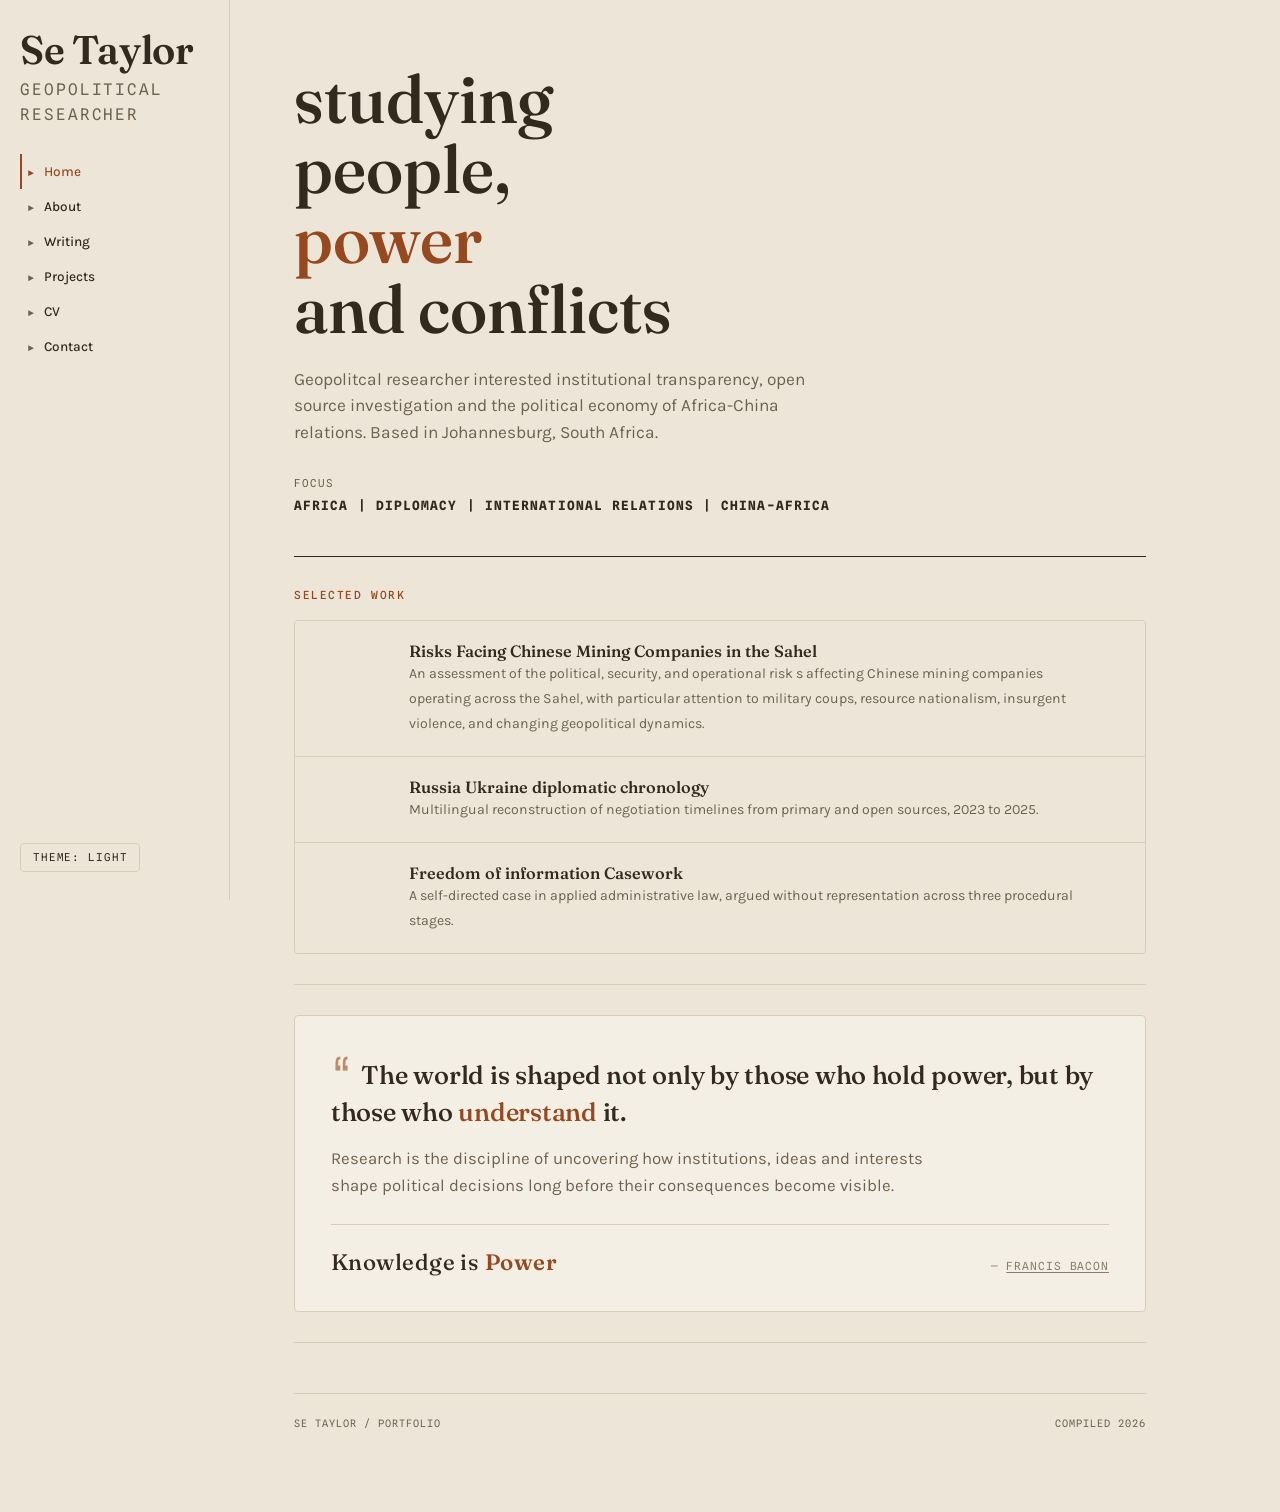
==== commit 61318ce3: "Fix typos and update content in index.html" ====
--- a/index.html
+++ b/index.html
@@ -1284,7 +1284,7 @@
             <div class="page" id="page-home">
                 <header class="hero">
                     <h1>studying<br />people,<br /><span class="accent">power</span><br />and conflicts</h1>
-                    <p class="sub">Geopolitcal researcher interested institutional transparency, open source investigation and the political economy of Africa China relations. Based in Johannesburg, South Africa.</p>
+                    <p class="sub">Geopolitcal researcher interested institutional transparency, open source investigation and the political economy of Africa-China relations. Based in Johannesburg, South Africa.</p>
                     <div class="hero-meta">
                         <div>Focus<strong>Africa | Diplomacy | International Relations | China-Africa</strong></div>
                     </div>
@@ -1298,7 +1298,14 @@
                             <span class="ref"></span>
                             <span>
                                 <h3>Risks Facing Chinese Mining Companies in the Sahel</h3>
-                                <span class="desc">An assessment of the political, security, and operational risks affecting Chinese mining companies operating across the Sahel, with particular attention to military coups, resource nationalism, insurgent violence, and changing geopolitical dynamics.</span>
+                                <span class="desc">An assessment of the political, security, and operational risk   s affecting Chinese mining companies operating across the Sahel, with particular attention to military coups, resource nationalism, insurgent violence, and changing geopolitical dynamics.</span>
+                            </span>
+                        </a>
+                        <a class="card" href="#/chronology" style="text-decoration:none">
+                            <span class="ref"></span>
+                            <span>
+                                <h3>Russia Ukraine diplomatic chronology</h3>
+                                <span class="desc">Multilingual reconstruction of negotiation timelines from primary and open sources, 2023 to 2025.</span>
                             </span>
                         </a>
 
@@ -1310,13 +1317,7 @@
                             </span>
                         </a>
 
-                        <a class="card" href="#/chronology" style="text-decoration:none">
-                            <span class="ref"></span>
-                            <span>
-                                <h3>Russia Ukraine diplomatic chronology</h3>
-                                <span class="desc">Multilingual reconstruction of negotiation timelines from primary and open sources, 2023 to 2025.</span>
-                            </span>
-                        </a>
+                    
                     </div>
                 </section>
 
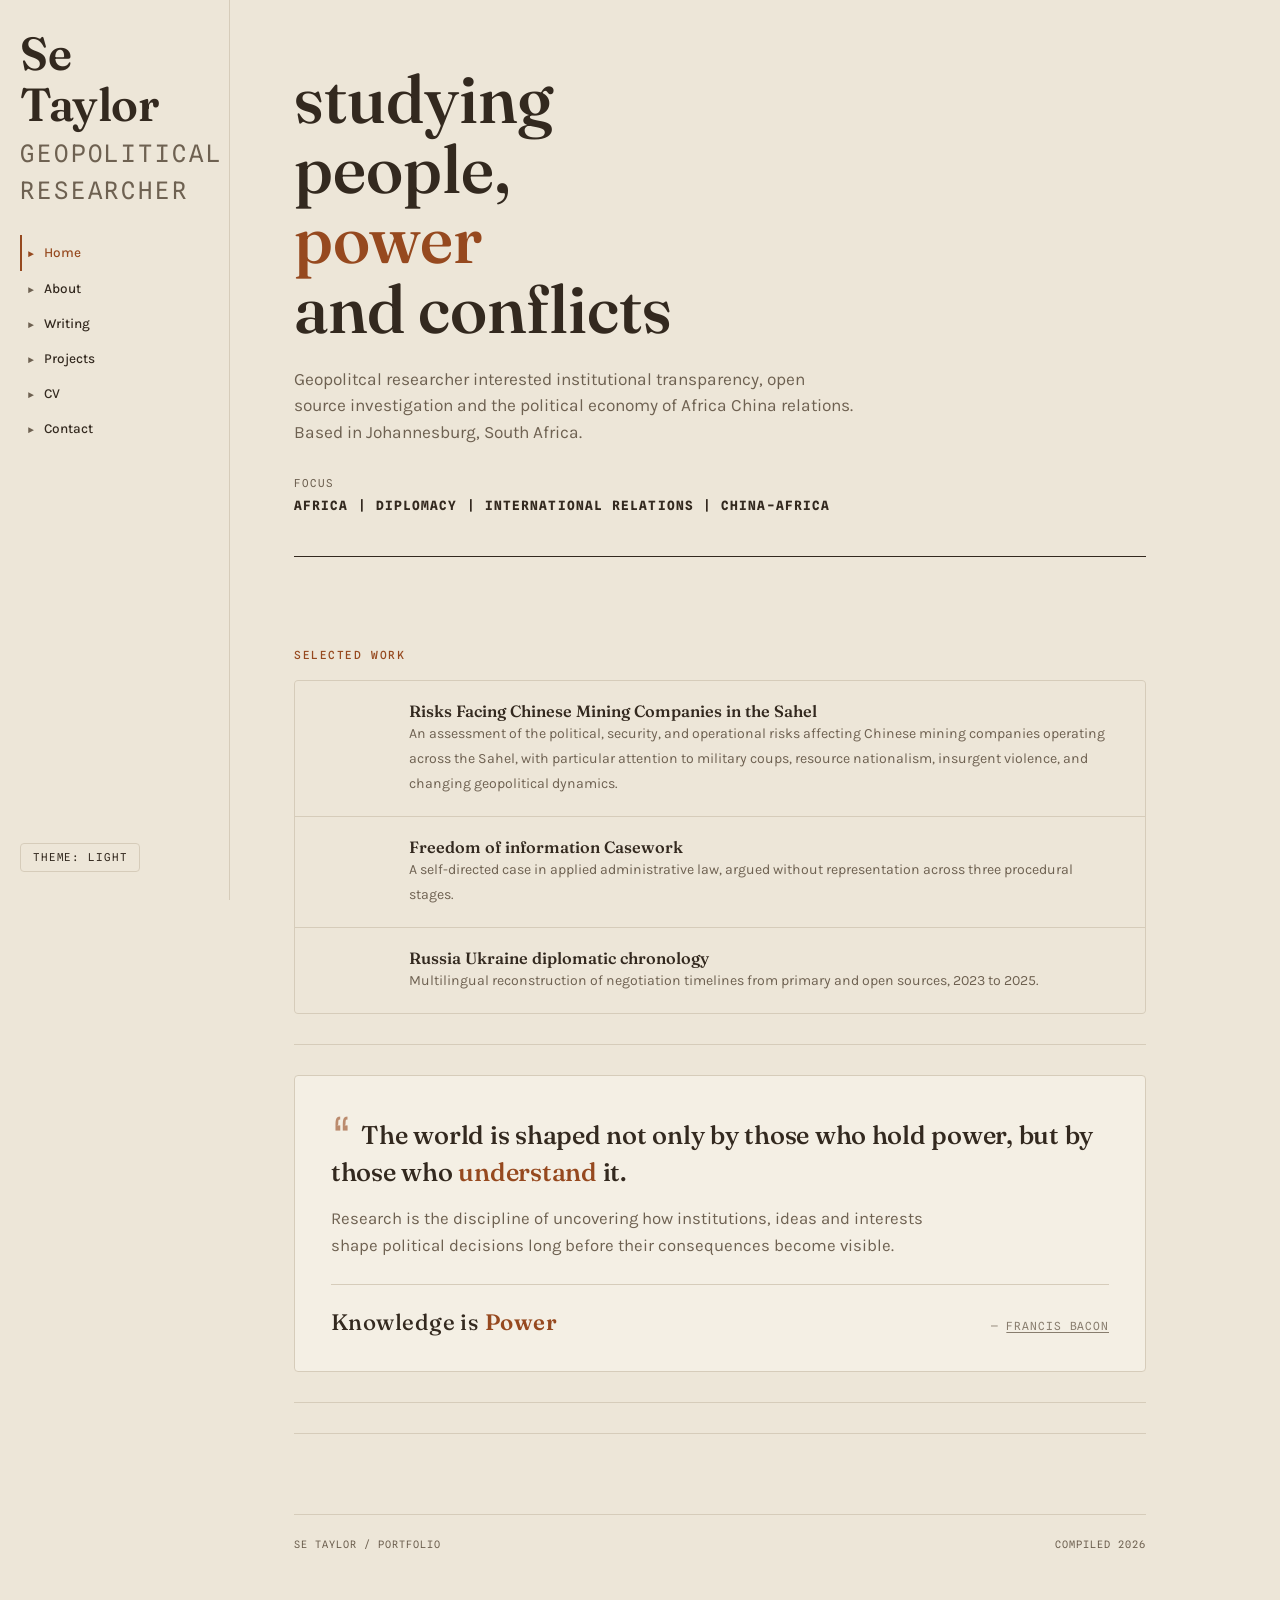
==== commit 74236956: "Adjust font sizes and fix text errors in index.html Updated font sizes and corrected text errors in " ====
--- a/index.html
+++ b/index.html
@@ -97,15 +97,15 @@
         .brand .name {
             font-family: 'Fraunces', serif;
             font-weight: 600;
-            font-size: 2.5rem;
+            font-size: 2.9rem;
             letter-spacing: -0.01em;
             line-height: 1.1;
         }
         .brand .role {
             font-family: 'Spline Sans Mono', monospace;
-            font-size: 1.0rem;
-            color: var(--ink-soft);
-            margin-top: 6px;
+            font-size: 1.5rem;
+            color: var(--ink-soft);
+            margin-top: 5px;
             text-transform: uppercase;
             letter-spacing: 0.12em;
         }
@@ -1128,7 +1128,7 @@
             margin: 16px 0 8px 0;
         }
         .about-tags .tag {
-            font-family: 'Spline Sans Mono', monospace;
+            font-family: 'timesnewroman', monospace;
             font-size: .75rem;
             color: var(--ink);
             border: 1px solid var(--line);
@@ -1284,13 +1284,15 @@
             <div class="page" id="page-home">
                 <header class="hero">
                     <h1>studying<br />people,<br /><span class="accent">power</span><br />and conflicts</h1>
-                    <p class="sub">Geopolitcal researcher interested institutional transparency, open source investigation and the political economy of Africa-China relations. Based in Johannesburg, South Africa.</p>
+                    <p class="sub">Geopolitcal researcher interested institutional transparency, open source investigation and the political economy of Africa China relations. Based in Johannesburg, South Africa.</p>
                     <div class="hero-meta">
                         <div>Focus<strong>Africa | Diplomacy | International Relations | China-Africa</strong></div>
                     </div>
                 </header>
 
                 <section class="block">
+                      <section class="block" style="border-bottom: 1px solid var(--line);">
+                    <section class="block" style="border-bottom: 1px solid var(--line);">
                     <h2>Selected work</h2>
                     <div class="cardlist">
 
@@ -1298,31 +1300,38 @@
                             <span class="ref"></span>
                             <span>
                                 <h3>Risks Facing Chinese Mining Companies in the Sahel</h3>
-                                <span class="desc">An assessment of the political, security, and operational risk   s affecting Chinese mining companies operating across the Sahel, with particular attention to military coups, resource nationalism, insurgent violence, and changing geopolitical dynamics.</span>
+                                <span class="desc">An assessment of the political, security, and operational risks affecting Chinese mining companies operating across the Sahel, with particular attention to military coups, resource nationalism, insurgent violence, and changing geopolitical dynamics.</span>
                             </span>
                         </a>
-                        <a class="card" href="#/chronology" style="text-decoration:none">
-                            <span class="ref"></span>
-                            <span>
-                                <h3>Russia Ukraine diplomatic chronology</h3>
-                                <span class="desc">Multilingual reconstruction of negotiation timelines from primary and open sources, 2023 to 2025.</span>
-                            </span>
-                        </a>
+                        
 
                         <a class="card" href="#/foi" style="text-decoration:none">
                             <span class="ref"></span>
                             <span>
                                 <h3>Freedom of information Casework</h3>
                                 <span class="desc">A self-directed case in applied administrative law, argued without representation across three procedural stages.</span>
+                          
                             </span>
+                          
                         </a>
 
-                    
+
+                        <a class="card" href="#/chronology" style="text-decoration:none">
+                            <span class="ref"></span>
+                            <span>
+                              
+                                <h3>Russia Ukraine diplomatic chronology</h3>
+                                <span class="desc">Multilingual reconstruction of negotiation timelines from primary and open sources, 2023 to 2025.</span>
+                                
+                            </span>
+                            
+                        </a>
                     </div>
                 </section>
 
                 <!-- ===== NOW ===== -->
                 <section class="block" style="border-bottom: 1px solid var(--line);">
+                    
                     <div class="now-block">
                         <div class="now-quote">
                             <span class="accent-char">“</span>
@@ -1331,6 +1340,7 @@
                         <div class="now-body">
                             Research is the discipline of uncovering how institutions, ideas and interests shape political decisions long before their consequences become visible.
                         </div>
+                        
                         <div class="now-motto">
                             <span class="motto-text">Knowledge is <span class="highlight">Power</span></span>
                             <span class="motto-attribution">— <a href="#" onclick="event.preventDefault();">Francis Bacon</a></span>
@@ -1814,7 +1824,7 @@
 
                 <section class="block">
                     <p class="lede">A consulting and intelligence platform connecting African and Chinese institutions across policy, trade and diplomacy.</p>
-                    <p class="muted">The premise is simple. The Africa-China relationship is the most consequential economic corridor of the coming decades, and it is chronically under-analysed from the African side. Bridge Africa China exists to close that gap with rigorous, records-based intelligence rather than sentiment in either direction.</p>
+                    <p class="muted">The premise is simple. The Africa China relationship is the most consequential economic corridor of the coming decades, and it is chronically under-analysed from the African side. Bridge Africa China exists to close that gap with rigorous, records-based intelligence rather than sentiment in either direction.</p>
                 </section>
 
                 <section class="block">
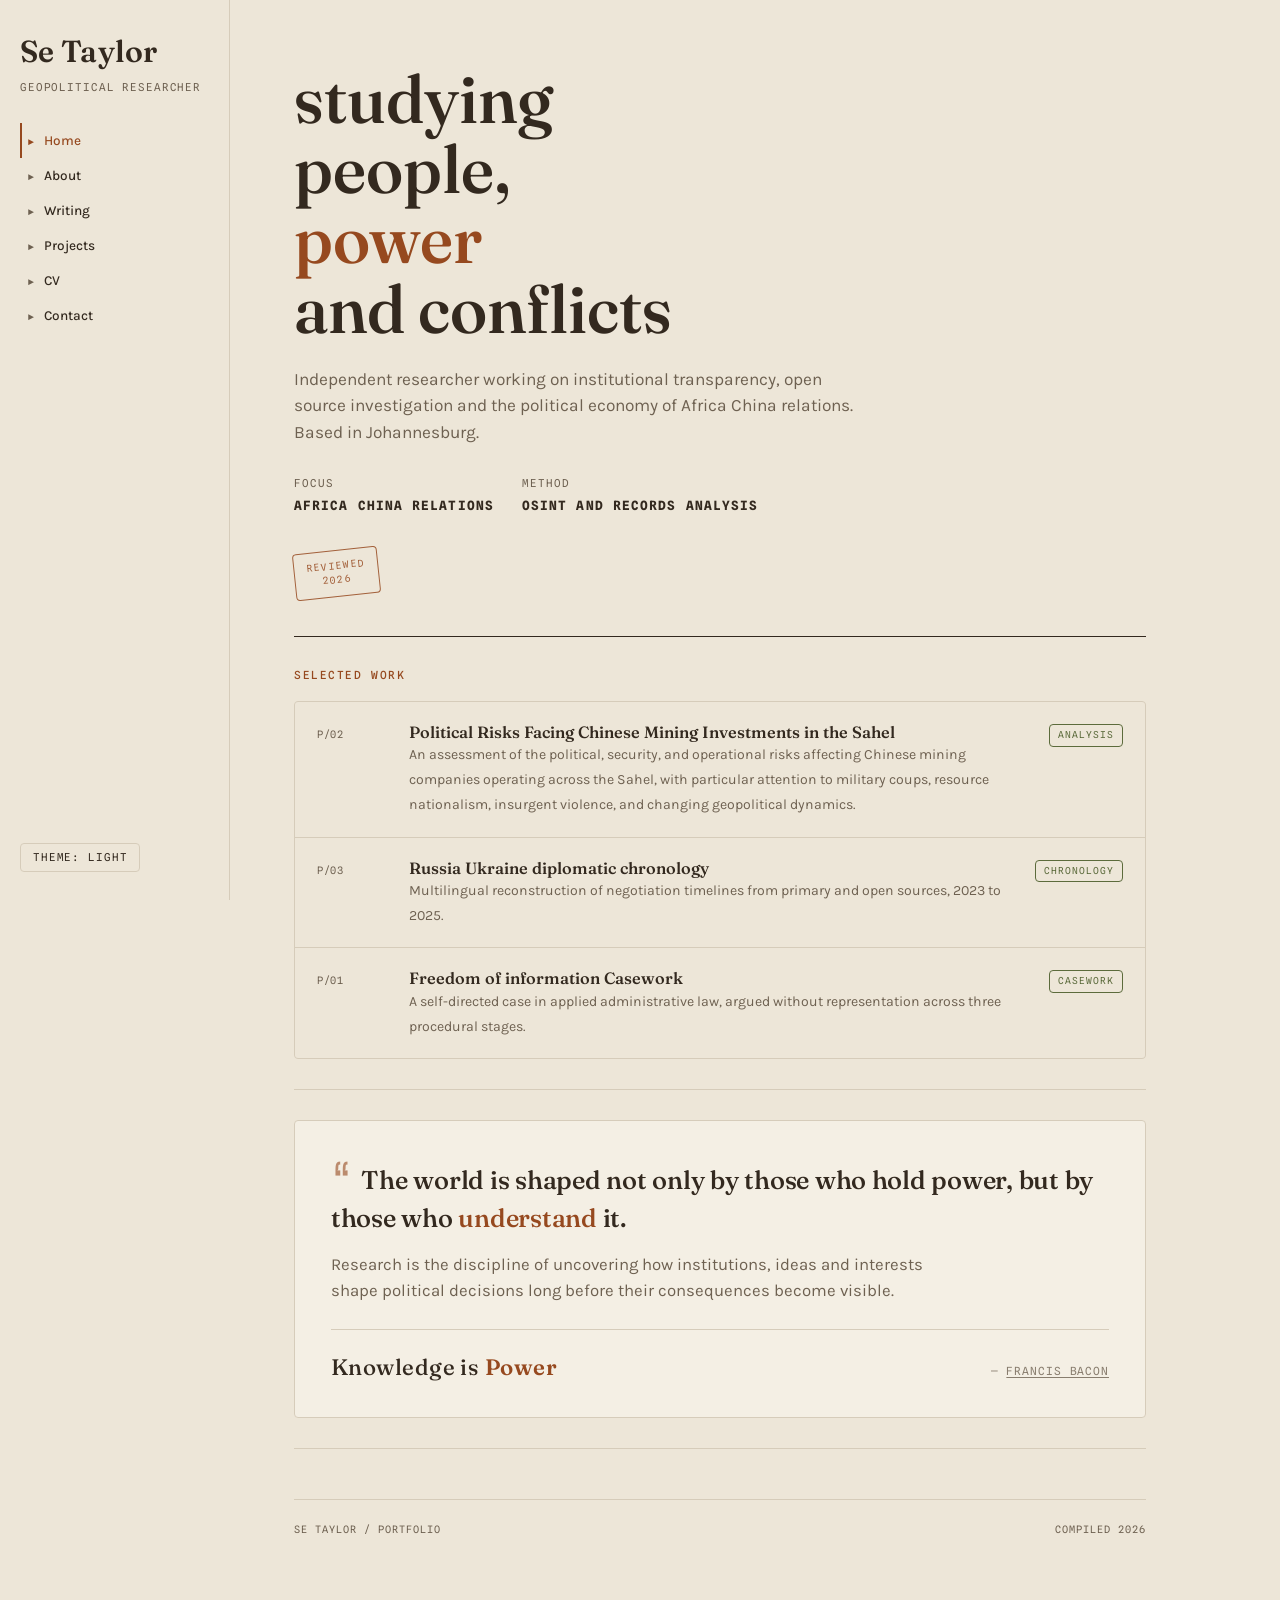
==== commit 97dce681: "Refactor index.html with content updates and style adjustments Updated title and various text conten" ====
--- a/index.html
+++ b/index.html
@@ -3,7 +3,7 @@
 <head>
     <meta charset="UTF-8" />
     <meta name="viewport" content="width=device-width, initial-scale=1.0" />
-    <title>Se Taylor · Geopolitical Researcher</title>
+    <title>Se Taylor · Geopolitical Research</title>
     <link rel="preconnect" href="https://fonts.googleapis.com" />
     <link rel="preconnect" href="https://fonts.gstatic.com" crossorigin />
     <link href="https://fonts.googleapis.com/css2?family=Fraunces:opsz,wght@9..144,400..700&family=Karla:wght@400;500;600;700&family=Spline+Sans+Mono:wght@400;500&display=swap" rel="stylesheet" />
@@ -97,17 +97,16 @@
         .brand .name {
             font-family: 'Fraunces', serif;
             font-weight: 600;
-            font-size: 2.9rem;
-            letter-spacing: -0.01em;
-            line-height: 1.1;
+            font-size: 1.9rem;
+            letter-spacing: .01em;
         }
         .brand .role {
             font-family: 'Spline Sans Mono', monospace;
-            font-size: 1.5rem;
+            font-size: .68rem;
             color: var(--ink-soft);
             margin-top: 5px;
             text-transform: uppercase;
-            letter-spacing: 0.12em;
+            letter-spacing: .08em;
         }
         .navlist {
             list-style: none;
@@ -756,18 +755,6 @@
             padding: 6px 0;
             border-bottom: 1px dotted var(--line);
         }
-        .sahel-refs li a {
-            color: var(--cinnabar);
-            text-decoration: underline;
-            text-underline-offset: 2px;
-            word-break: break-all;
-        }
-        .sahel-refs li a:hover {
-            opacity: 0.7;
-        }
-        .sahel-refs li:last-child {
-            border-bottom: 0;
-        }
 
         /* full cv / recs specific */
         .skill-grid {
@@ -1128,7 +1115,7 @@
             margin: 16px 0 8px 0;
         }
         .about-tags .tag {
-            font-family: 'timesnewroman', monospace;
+            font-family: 'Spline Sans Mono', monospace;
             font-size: .75rem;
             color: var(--ink);
             border: 1px solid var(--line);
@@ -1221,37 +1208,6 @@
             .about-approach-grid {
                 grid-template-columns: 1fr 1fr;
             }
-        }
-
-        /* ----- BIGGER BRAND ADJUSTMENTS ----- */
-        @media (max-width: 860px) {
-            .brand .name {
-                font-size: 1.6rem;
-            }
-            .brand .role {
-                font-size: 0.8rem;
-            }
-        }
-        @media (max-width: 480px) {
-            .brand .name {
-                font-size: 1.4rem;
-            }
-            .brand .role {
-                font-size: 0.7rem;
-            }
-        }
-
-        /* sahel-specific quote styling */
-        .sahel-quote {
-            border-left: 3px solid var(--cinnabar);
-            padding-left: 20px;
-            margin: 16px 0;
-            font-style: italic;
-            color: var(--ink-soft);
-        }
-        .sahel-quote strong {
-            color: var(--ink);
-            font-style: normal;
         }
     </style>
 </head>
@@ -1284,54 +1240,50 @@
             <div class="page" id="page-home">
                 <header class="hero">
                     <h1>studying<br />people,<br /><span class="accent">power</span><br />and conflicts</h1>
-                    <p class="sub">Geopolitcal researcher interested institutional transparency, open source investigation and the political economy of Africa China relations. Based in Johannesburg, South Africa.</p>
+                    <p class="sub">Independent researcher working on institutional transparency, open source investigation and the political economy of Africa China relations. Based in Johannesburg.</p>
                     <div class="hero-meta">
-                        <div>Focus<strong>Africa | Diplomacy | International Relations | China-Africa</strong></div>
+                        <div>Focus<strong>Africa China relations</strong></div>
+                        <div>Method<strong>OSINT and records analysis</strong></div>
+                       
+                    </div>
+                    <div class="hero-stampwrap">
+                        <span class="stamp" style="display:inline-block">Reviewed<br />2026</span>
                     </div>
                 </header>
 
                 <section class="block">
-                      <section class="block" style="border-bottom: 1px solid var(--line);">
-                    <section class="block" style="border-bottom: 1px solid var(--line);">
                     <h2>Selected work</h2>
                     <div class="cardlist">
-
+                        
                         <a class="card" href="#/sahel" style="text-decoration:none">
-                            <span class="ref"></span>
+                            <span class="ref">P/02</span>
                             <span>
-                                <h3>Risks Facing Chinese Mining Companies in the Sahel</h3>
+                                <h3>Political Risks Facing Chinese Mining Investments in the Sahel</h3>
                                 <span class="desc">An assessment of the political, security, and operational risks affecting Chinese mining companies operating across the Sahel, with particular attention to military coups, resource nationalism, insurgent violence, and changing geopolitical dynamics.</span>
                             </span>
+                            <span class="tag">Analysis</span>
                         </a>
-                        
-
+                        <a class="card" href="#/chronology" style="text-decoration:none">
+                            <span class="ref">P/03</span>
+                            <span>
+                                <h3>Russia Ukraine diplomatic chronology</h3>
+                                <span class="desc">Multilingual reconstruction of negotiation timelines from primary and open sources, 2023 to 2025.</span>
+                            </span>
+                            <span class="tag">Chronology</span>
+                        </a>
                         <a class="card" href="#/foi" style="text-decoration:none">
-                            <span class="ref"></span>
+                            <span class="ref">P/01</span>
                             <span>
                                 <h3>Freedom of information Casework</h3>
                                 <span class="desc">A self-directed case in applied administrative law, argued without representation across three procedural stages.</span>
-                          
                             </span>
-                          
-                        </a>
-
-
-                        <a class="card" href="#/chronology" style="text-decoration:none">
-                            <span class="ref"></span>
-                            <span>
-                              
-                                <h3>Russia Ukraine diplomatic chronology</h3>
-                                <span class="desc">Multilingual reconstruction of negotiation timelines from primary and open sources, 2023 to 2025.</span>
-                                
-                            </span>
-                            
+                            <span class="tag">Casework</span>
                         </a>
                     </div>
                 </section>
 
                 <!-- ===== NOW ===== -->
                 <section class="block" style="border-bottom: 1px solid var(--line);">
-                    
                     <div class="now-block">
                         <div class="now-quote">
                             <span class="accent-char">“</span>
@@ -1340,7 +1292,6 @@
                         <div class="now-body">
                             Research is the discipline of uncovering how institutions, ideas and interests shape political decisions long before their consequences become visible.
                         </div>
-                        
                         <div class="now-motto">
                             <span class="motto-text">Knowledge is <span class="highlight">Power</span></span>
                             <span class="motto-attribution">— <a href="#" onclick="event.preventDefault();">Francis Bacon</a></span>
@@ -1356,7 +1307,7 @@
                         <div class="fileref">Biography</div>
                         <h1>About</h1>
                     </div>
-
+                    <span class="stamp">Verified<br />record</span>
                 </header>
 
                 <section class="block about-body" style="border-bottom: none; padding-bottom: 0;">
@@ -1396,7 +1347,7 @@
                             I work primarily with <strong class="emphasis">records</strong>.
                         </p>
                         <p>
-                            My work combines documentary research, open-source investigation and political analysis to examine institutions, diplomacy and international affairs. Rather than relying on commentary, I prioritise primary sources, historical context and verifiable evidence.                        </p>
+My work combines documentary research, open-source investigation and political analysis to examine institutions, diplomacy and international affairs. Rather than relying on commentary, I prioritise primary sources, historical context and verifiable evidence.                        </p>
                         <div class="about-approach-grid">
                             <span class="item">Government documents</span>
                             <span class="item">Diplomatic correspondence</span>
@@ -1437,7 +1388,7 @@
                         <div class="fileref">Published and working papers</div>
                         <h1>Writing</h1>
                     </div>
-
+                    <span class="stamp">For<br />release</span>
                 </header>
 
                 <section class="block">
@@ -1448,7 +1399,7 @@
                                 <h3>The China dependence paradox in Zimbabwe's minerals policy</h3>
                                 <span class="desc">Why sequencing, not resource endowment, is Zimbabwe's key strategic advantage. 2026, working paper.</span>
                             </span>
-
+                            <span class="tag">Analysis</span>
                         </a>
                         <a class="card searchable" href="#/foi-essay" style="text-decoration:none">
                             <span class="ref">W/02</span>
@@ -1456,7 +1407,7 @@
                                 <h3>What an FOI refusal teaches you about the state</h3>
                                 <span class="desc">Notes on exemption reasoning and the public interest test from inside a live tribunal appeal. 2025, essay.</span>
                             </span>
-
+                            <span class="tag">Essay</span>
                         </a>
                         <a class="card searchable" href="#/kyiv-record" style="text-decoration:none">
                             <span class="ref">W/03</span>
@@ -1464,9 +1415,9 @@
                                 <h3>Reading the April 2022 Kyiv record</h3>
                                 <span class="desc">A sourcing note on the diplomatic chronology around early Russia Ukraine negotiations. 2025, research note.</span>
                             </span>
-
+                            <span class="tag">Note</span>
                         </a>
-
+                        
                     </div>
                 </section>
             </div>
@@ -1478,7 +1429,7 @@
                         <div class="fileref">Active and completed</div>
                         <h1>Projects</h1>
                     </div>
-
+                    <span class="stamp">In<br />progress</span>
                 </header>
 
                 <section class="block">
@@ -1517,21 +1468,20 @@
 
                 <section class="block">
                     <h2>Experience</h2>
+                    <div class="cvrow"><span class="k">2025 to now</span><span class="v"><strong>Founder, Bridge Africa China</strong><span class="sub">Africa China consulting and intelligence platform, early stage.</span></span></div>
+                    <div class="cvrow"><span class="k">2023 to now</span><span class="v"><strong>Administrator, Ntuli Foundation</strong><span class="sub">Board coordination, professional communications and drafting.</span></span></div>
                     <div class="cvrow"><span class="k">2023 to 2025</span><span class="v"><strong>Research assistant, Listening to the Other Side</strong><span class="sub">Russia Ukraine diplomatic chronologies, multilingual OSINT, multimedia research outputs.</span></span></div>
-
-                    <div class="cvrow"><span class="k">2026 to now</span><span class="v"><strong>Administrator, Ntuli Foundation</strong><span class="sub">Board coordination, professional communications and drafting.</span></span></div>
                 </section>
 
                 <section class="block">
                     <h2>Project</h2>
                     <div class="cvrow"><span class="k">2023 to now</span><span class="v"><strong>FOIA request, internal review, ICO complaint and tribunal appeal</strong><span class="sub">Applied administrative law and institutional reasoning across seven engaged exemptions, self-represented.</span></span></div>
-                    <!-- <div class="cvrow"><span class="k">2025 to now</span><span class="v"><strong>Founder, Bridge Africa China</strong><span class="sub">Africa China consulting and intelligence platform, early stage.</span></span></div>-->
                 </section>
 
                 <section class="block">
                     <h2>Education</h2>
                     <div class="cvrow"><span class="k">2019 to 2023</span><span class="v"><strong>BA International Relations, Stellenbosch University</strong></span></div>
-                    <!--<div class="cvrow"><span class="k">Ongoing</span><span class="v"><strong>Mandarin, self-directed China Africa economics, information rights</strong><span class="sub">Developed through structured study and active casework.</span></span></div>-->
+                    <div class="cvrow"><span class="k">Ongoing</span><span class="v"><strong>Mandarin, self-directed China Africa economics, information rights</strong><span class="sub">Developed through structured study and active casework.</span></span></div>
                 </section>
 
                 <section class="block">
@@ -1558,13 +1508,11 @@
                                 <span class="desc">Se is a fantastic researcher, and supportive colleague. She is extremely skilled at finding information, books, and websites, that you would otherwise spend hours scouring the internet for! Se guided me through the organization when I joined, and always went the extra mile to help others with their tasks. She has a brilliant knowledge on international relations and global conflicts.</span>
                             </span>
                         </div>
-
-                    </div>
-
+                    </div>
                     <!-- Buttons to full pages -->
                     <div style="margin-top: 28px; display: flex; gap: 16px; flex-wrap: wrap;">
                         <a href="#/full-cv" class="btn">View Full CV</a>
-                        <a href="#/full-recommendations" class="btn">View Full Recommendation</a>
+                        <a href="#/full-recommendations" class="btn">View Full Recommendations</a>
                     </div>
                 </section>
             </div>
@@ -1586,19 +1534,19 @@
                 <section class="block">
                     <h2>Overview</h2>
                     <p class="lede">A self‑directed FOIA case that progressed through internal review, ICO complaint, and ultimately to the First‑tier Tribunal, argued without legal representation.</p>
-                    <p>The request sought records of the 9 April 2022 Kyiv visit. The Cabinet Office refused, relying on a combination of national security, international relations, and law enforcement exemptions. This case provided a ground‑level view of how the UK's information rights system operates in practice.</p>
+                    <p>The request sought records of the 9 April 2022 Kyiv visit. The Cabinet Office refused, relying on a combination of national security, international relations, and law enforcement exemptions. This case provided a ground‑level view of how the UK’s information rights system operates in practice.</p>
                 </section>
                 <section class="block">
                     <h2>Procedural history</h2>
                     <ul class="timeline">
                         <li><div class="when">2023</div><div class="what">Initial request &amp; refusal</div><div class="note">Request submitted; refused by Cabinet Office citing ss.23, 24, 26, 27, 35, 38 and 40.</div></li>
-                        <li><div class="when">2024</div><div class="what">Internal review &amp; ICO complaint</div><div class="note">Internal review upheld the refusal; complaint filed with the Information Commissioner's Office.</div></li>
+                        <li><div class="when">2024</div><div class="what">Internal review &amp; ICO complaint</div><div class="note">Internal review upheld the refusal; complaint filed with the Information Commissioner’s Office.</div></li>
                         <li><div class="when">2025</div><div class="what">First‑tier Tribunal appeal</div><div class="note">Appeal lodged, grounds prepared without counsel. Tribunal stage ongoing.</div></li>
                     </ul>
                 </section>
                 <section class="block">
                     <h2>Key lessons</h2>
-                    <p>The case highlighted the tension between the public interest test and the government's broad interpretation of national security exemptions. It also demonstrated the procedural challenges faced by individual applicants navigating the tribunal system without legal support.</p>
+                    <p>The case highlighted the tension between the public interest test and the government’s broad interpretation of national security exemptions. It also demonstrated the procedural challenges faced by individual applicants navigating the tribunal system without legal support.</p>
                     <p>This work continues to inform my understanding of institutional transparency and the limits of disclosure regimes.</p>
                 </section>
             </div>
@@ -1853,87 +1801,48 @@
                 </section>
             </div>
 
-            <!-- ============================================================ -->
-            <!-- SAHEL PAPER — REPLACED WITH NEW CONTENT                        -->
-            <!-- ============================================================ -->
+            <!-- ===== SAHEL PAPER ===== -->
             <div class="page" id="page-sahel">
                 <header class="pagehead">
                     <div>
                         <div class="fileref">File / Working paper</div>
-                        <h1>Risks Facing Chinese Mining Companies in the Sahel</h1>
+                        <h1>Risks Facing Chinese Mining Investments in Africa</h1>
                     </div>
                     <span class="stamp">Working<br />paper</span>
                 </header>
                 <a class="back-link" href="#/home">← Back to portfolio</a>
                 <p class="sahel-sub" style="margin-top:10px;">By Se Taylor • Geopolitical Risk Analysis • 2026</p>
-
-                <!-- Introduction -->
                 <section class="block">
                     <h2>Introduction</h2>
-                    <p>China's engagement in the Sahel demonstrates its high tolerance for political and security risks, driven first and foremost by what this region of Africa can supply. Beijing views the Sahel as strategically important because of its large reserves of critical minerals and energy resources. These include lithium, uranium, petroleum, gold, and other strategic minerals used for electric vehicles, renewable energy technologies, advanced manufacturing, and long-term energy security. Rather than relying solely on the international markets, Beijing has sought to secure direct access to these resources through long-term mining investments and the construction of infrastructure under the Belt and Road Initiative (BRI).</p>
-                    <p>However, the environment China has chosen to invest in is increasingly unstable. Military coups and violent extremist insurgencies have weakened African state institutions and fostered the growth of jihadist and criminal networks, driving up the political, security, and operational risks for Chinese mining investments. In their article <a Western Withdrawal, Jihadist Expansion: How the Sahel Became Ground Zero for Global Terrorism"</a> War on the Rocks reports that the expulsion of Western forces from countries in the region has created a security vacuum that has worsened these risks, raising the threat to infrastructure, transport corridors, and Chinese personnel.</p>
-                </section>
-
-                <!-- Strategic Context -->
+                    <p>China's engagement in the Sahel demonstrates a high tolerance for political and security risk. Chinese mining companies have become major players in the region's gold, uranium, and lithium sectors, often operating in fragile states where Western firms have scaled back. This paper examines the specific political, security, and operational risks that shape the investment environment for Chinese mining capital in the Sahel, with a focus on Mali, Niger, and Burkina Faso.</p>
+                </section>
                 <section class="block">
                     <h2>Strategic Context</h2>
-                    <p>For decades, minerals were extracted and exported from the African continent with little economic benefit for the countries they came from. Under the banner of resource nationalism, African governments are now seeking greater control over their resources and are keen to keep more stages of mineral processing and manufacturing at home.</p>
-                    <p>To realise those ambitions, they have introduced, or are considering, export restrictions on unprocessed and critical minerals; local processing requirements such as Mali's Local Content Law which requires international firms to source parts, logistics, and labour from Malian-owned businesses; and the renegotiation of mining contracts, as seen in Burkina Faso, where the state has moved to block multinational companies from retaining sole ownership of national mineral revenues.</p>
-                    <p>The wave of coups since 2020 has seen the expulsion and evacuation of French and United States forces, and United Nations peacekeeping missions, driving the Sahel's pivot toward China. This has enabled China to position itself strategically as a powerful alternative to traditional Western powers, offering engagement through institutions like the Global Security Initiative (GSI) and the Forum on China-Africa Cooperation (FOCAC).</p>
-                    <p>Chinese companies have capitalized on the shifting political and economic landscape by expanding investment in gold, lithium, and uranium projects, often with the support of military-led governments. For many of these governments, particularly those led by military juntas, Chinese investors provide an important source of revenue at a time of political uncertainty, security threats, and international isolation. Backed by state-owned banks, Chinese companies are willing to invest in politically unstable regions where Western countries are hesitant to operate. Furthermore, China's policy of non-interference lets it deal directly with central governments and ruling elites to access critical minerals. The arrangement is a mutually beneficial one, helping China to secure natural resources and the Sahel to secure foreign funding and military aid.</p>
-                </section>
-
-                <!-- Political Risks -->
+                    <p>Beijing's strategic interest in the Sahel is driven by critical mineral demand, the Belt and Road Initiative's expansion into West Africa, and a desire to secure alternative supply chains outside of traditional Western-dominated markets. However, the region's recent wave of military coups—Mali (2020, 2021), Burkina Faso (2022), and Niger (2023)—has upended existing bilateral agreements, creating a volatile regulatory environment. Chinese state-owned enterprises (SOEs) and private firms alike must navigate shifting alliances, local hostility, and the growing influence of Russian mercenary groups.</p>
+                </section>
                 <section class="block">
                     <h2>Political Risks</h2>
-                    <p>Political instability is the principal source of uncertainty for Chinese mining investments in the Sahel. As indicated above, recent coups in the region have weakened state institutions, deteriorated the regional security environment, and encouraged resource nationalism, creating greater uncertainty for foreign mining and resource investments across the region.</p>
-                    <p>China's long-standing policy of political non-interference has given it a competitive advantage over Western countries in the extraction of natural resources. Yet the repeated coups have disrupted that engagement, altering the regulatory framework and raising the risk of dissolution of existing contracts, as well as resulting in a demand for higher royalties and resource nationalism. The risk for Chinese mining companies is the increase in state-ownership, shifts in local processing requirements, including requiring the host country's government to hold a certain percentage of shares in the mining projects free of charge, and contract renegotiations. As such, Chinese mining companies are struggling to cope with the pace of due diligence and management changes. Even without military coups, Chinese mining companies face formidable political risks. Changes in leadership in major mineral-producing countries are often accompanied by significant shifts in mining and resource policy, which harm their interests and weaken investor confidence.</p>
-                </section>
-
-                <!-- Security Risks -->
+                    <p>Political risk is the most immediate threat to Chinese mining operations. Successive military juntas have renegotiated or threatened to revoke mining concessions, often citing "resource sovereignty" and demanding higher royalties or local ownership stakes. In Niger, the 2023 coup led to the suspension of uranium exports to France, but Chinese firms have been largely spared—so far. However, the precedent of contract renegotiation has introduced uncertainty. Bilateral investment treaties are inconsistently respected, and arbitration mechanisms are weak. Chinese firms often rely on diplomatic channels rather than legal recourse, a strategy that is effective but slow.</p>
+                </section>
                 <section class="block">
                     <h2>Security Risks</h2>
-                    <p>The evacuation of Western forces marks a symbolic end to Europe's post-colonial security dominance in the Sahel. With the closing down of drone bases and the reduction of aid programs, fragile states are left scrambling for alternatives to combat militants who control vast rural territories.</p>
-                    <p>China's security engagement with Africa is not new. Beijing has engaged in security matters on the continent through institutions like the Global Security Initiative (GSI) and the Forum on China-Africa Cooperation (FOCAC), and has helped combat insurgencies and armed groups, providing millions of dollars in military equipment, intelligence sharing, and humanitarian aid. In 2025, Burkina Faso received shipments of Chinese-manufactured military equipment as part of a broader effort to strengthen the government's armed forces amid a persistent insurgent threat. China's approach to security is driven by the need to defend its economic stability, commercial initiatives, and the rising number of Chinese workers present in the region.</p>
-                    <p>The result of the region's instability is that the central Sahel is now one of the most active conflict zones, leaving mining sites, access roads, and supply convoys directly exposed. China's existing economically driven, non-interference approach is arguably not enough to secure its interests, as militants are now specifically targeting Chinese-run and Chinese-operated mines and the energy, extraction, and transport infrastructure around them. Chinese nationals have been abducted in mine-related attacks and killed in militia attacks elsewhere, and firms deploying large numbers of expatriate staff present a high-value target. According to 2025 data compiled by the conflict monitor Armed Conflict Location &amp; Event Data (ACLED), Chinese workers suffered the majority of foreign abductions in Africa: of 89 foreigners kidnapped that year, 38 held Chinese passports. The British Broadcasting Corporation (BBC) Monitoring found that around 70% of kidnapping cases across the continent occurred in Mali and neighboring Niger, where many Chinese nationals work in the gold-rich mines.</p>
-                </section>
-
-                <!-- Operational Risks -->
+                    <p>The Sahel is the epicentre of a sprawling insurgency linked to al-Qaeda and the Islamic State. Armed groups frequently target mining sites for extortion, kidnapping, and sabotage. Chinese workers and expatriate staff are increasingly vulnerable; in 2024, there were multiple incidents involving Chinese convoys near Ouagadougou. State security forces are overstretched and sometimes complicit in informal taxation. The withdrawal of French and UN peacekeeping forces from Mali has left a security vacuum that Chinese operations are ill-equipped to fill without significant private military contracts—a politically sensitive option.</p>
+                </section>
                 <section class="block">
                     <h2>Operational Risks</h2>
-                    <p>Supply chain disruption is the biggest day-to-day risk for Chinese mines. According to Africa Defense Forum (ADF), jihadist groups systematically target Chinese mining operations, setting up chokepoints to fund insurgency rather than seizing goods. The high kidnapping rate of Chinese personnel compounds the problem, halting operations and forcing Chinese embassies to issue urgent evacuation orders for high-risk zones.</p>
-                    <p>The geography of some countries makes things worse. Landlocked regions depend on long transport corridors through insecure territory, which leads to delayed mineral exports and raises transportation costs, against a backdrop of weak transport and communication infrastructure. Insurgents target heavy machinery and attack corridors used to extract resources. Diesel-intensive mines are also facing fuel blockades, with jihadist groups attacking tankers and bombing nearby pipelines, as seen with the Niger-Benin pipeline. The result has been acute shortages and cuts to diesel-generated power, while army-imposed movement restrictions and convoy attacks add further fragility. Border closures following political crises deepen Chinese mines' dependence on the political stability of transit countries. In order to survive in conflict zones, operational costs are soaring, as companies are forced to hire private security teams to protect their daily perimeters.</p>
-                </section>
-
-                <!-- Strategic Assessment -->
+                    <p>Operational risks include logistical bottlenecks (ports, roads, and rail), unreliable electricity supply, and a shortage of skilled local labour. Corruption and opaque procurement processes inflate costs and delay project timelines. Environmental regulations, where they exist, are weakly enforced, but this can backfire when local communities mobilise against pollution or land-use changes. Chinese firms have also faced difficulties with repatriating profits due to foreign exchange controls and sanctions (e.g., Niger and Mali are subject to limited EU/US restrictions).</p>
+                </section>
                 <section class="block">
                     <h2>Strategic Assessment</h2>
-                    <p>China's engagement with Africa rests on the policy of non-interference, which stems from its "Five Principles of Peaceful Coexistence" introduced in 1953. These principles are strictly against interference in national politics and insist on respect for territorial sovereignty and integrity.</p>
-                    <p>In the Sahel, however, non-interference is failing to protect Chinese mining companies and investments. Beijing prioritizes support for and communication with central governments and military juntas over engagement with local leaders who might address grassroots governance failures, poverty, and local grievances that drive the region's insurgencies. This leaves China backing weak regimes without the ability to improve security or reforms, exposing Chinese mining companies to ongoing uncertainty.</p>
-                    <p>As Chinese investments become increasingly concentrated in politically unstable regions, Beijing faces mounting expectations to protect its citizens, commercial assets, and strategic supply chains. This presents China with a broader geopolitical dilemma. Protecting its citizens and investments may require Beijing to take a more active role in regional security through peacekeeping, security cooperation, intelligence sharing, or other forms of engagement. Yet a greater involvement risks undermining the very policy of non-interference that has been central to China's engagement with Africa.</p>
-                    <p>To protect its investment and citizens, China will have to reanalyze this policy, deciding whether to hold on to the position that has made it a favorable partner for military-led governments or succumb to the regional pressures to abandon it.</p>
-                    <p>The core dynamic remains a high-reward, high-risk trade. The assets are strategic, but the environment of unstable juntas, aggressive resource nationalism, and a spreading insurgency is creating considerable risk to personnel, assets, and operations.</p>
-                </section>
-
-                <!-- References -->
-                <section class="block" style="border-bottom:0;">
+                    <p>Chinese mining investments in the Sahel are not at immediate risk of collapse, but they operate in a high-risk, low-resilience environment. The key variables to watch are (1) the trajectory of military rule and its willingness to uphold existing contracts, (2) the intensity of insurgent violence near key mine sites, and (3) the degree of Chinese diplomatic engagement versus reliance on local proxies. Beijing is likely to adopt a flexible, case-by-case approach, accepting higher risk in exchange for exclusive access to strategic minerals. For investors and analysts, the Sahel remains a frontier market where political intelligence is as valuable as geological surveys.</p>
+                </section>
+                <section class="block">
                     <h2>References</h2>
                     <ul class="sahel-refs">
-                        <li><a href="https://ecfr.eu/publication/from-ore-to-more-mineral-partnerships-for-african-industrialisation/" target="_blank">ECFR — From Ore to More: Mineral Partnerships for African Industrialisation</a></li>
-                        <li><a href="https://truthnigeria.com/2025/02/chinas-strategic-gambit-in-the-sahel-filling-the-void-left-by-the-west/" target="_blank">Truth Nigeria — China's Strategic Gambit in the Sahel: Filling the Void Left by the West</a></li>
-                        <li><a href="https://eastasiaforum.org/2026/03/12/policies-that-enable-chinas-critical-minerals-edge/" target="_blank">East Asia Forum — Policies That Enable China's Critical Minerals Edge</a></li>
-                        <li><a href="https://thediplomat.com/2025/11/chinas-sahel-gamble-falters-as-insurgencies-rage/" target="_blank">The Diplomat — China's Sahel Gamble Falters as Insurgencies Rage</a></li>
-                        <li><a href="https://www.reuters.com/world/africa/mali-arrests-niger-site-seizure-rattle-western-miners-2024-12-11/" target="_blank">Reuters — Mali arrests, Niger site seizure rattle Western miners</a></li>
-                        <li><a href="https://www.reuters.com/world/africa/niger-orders-three-chinese-oil-officials-out-country-sources-say-2025-03-14/" target="_blank">Reuters — Niger orders three Chinese oil officials out of country</a></li>
-                        <li><a href="https://www.reuters.com/sustainability/society-equity/jihadists-fuel-blockade-poses-biggest-threat-yet-malis-military-rulers-2025-11-03/" target="_blank">Reuters — Jihadists' fuel blockade poses biggest threat yet to Mali's military rulers</a></li>
-                        <li><a href="https://www.aljazeera.com/news/2025/11/6/is-mali-about-to-fall-to-al-qaeda-affiliate-jnim" target="_blank">Al Jazeera — Is Mali about to fall to al-Qaeda affiliate JNIM?</a></li>
-                        <li><a href="https://www.bbc.com/news/articles/c20e2lnvgpgo" target="_blank">BBC — Kidnapping of foreigners soars in Africa's lawless Sahel region</a></li>
-                        <li><a href="https://blogs.lse.ac.uk/africaatlse/2023/05/11/what-to-make-of-chinas-non-interference-policy-in-africa/" target="_blank">LSE — What to make of China's non-interference policy in Africa</a></li>
-                        <li><a href="https://warontherocks.com/western-withdrawal-jihadist-expansion-how-the-sahel-became-ground-zero-for-global-terrorism/" target="_blank">War on the Rocks — Western Withdrawal, Jihadist Expansion: How the Sahel Became Ground Zero for Global Terrorism</a></li>
-                        <li><a href="https://adf-magazine.com/2026/06/jnim-takes-aim-at-illegal-chinese-miners-in-mali/" target="_blank">Africa Defense Forum — JNIM takes aim at illegal Chinese miners in Mali</a></li>
-                        <li><a href="https://africacenter.org/spotlight/china-influence-africa-security-engagements/" target="_blank">Africa Center — China's Influence and Security Engagements in Africa</a></li>
-                        <li><a href="https://www.armyrecognition.com/archives/archives-land-defense/defense-news-army-2025/burkina-faso-acquires-long-range-mlrs-capability-with-chinese-sr5-for-the-first-time" target="_blank">Army Recognition — Burkina Faso acquires long-range MLRS capability with Chinese SR5</a></li>
-                        <li><a href="https://acleddata.com/media-citation/kidnapping-foreigners-soars-africas-lawless-sahel-region-bbc-news" target="_blank">ACLED — Kidnapping of foreigners soars in Africa's lawless Sahel region</a></li>
+                        <li>ECFR, "Chinese Mining in the Sahel: Risk and Resilience" (2025)</li>
+                        <li>Reuters, "Niger coup disrupts uranium supply but Chinese miners stay" (2024)</li>
+                        <li>War on the Rocks, "The Sahel's New Great Game" (2025)</li>
+                        <li>BBC, "Mali miners caught between jihadists and junta" (2024)</li>
                     </ul>
                 </section>
             </div>
@@ -2135,11 +2044,11 @@
                             <div class="contact-item">
                                 <span class="contact-icon">🔗</span>
                                 <div>
-                                    <div class="contact-label">Links</div>
+                                    <div class="contact-label">Professional</div>
                                     <div class="social-links">
                                         <a href="javascript:void(0)" onclick="window.open('about:blank', '_blank').location.href='https://linkedin.com/in/se-taylor-32a366285'; return false;">LinkedIn</a>
                                         <a href="javascript:void(0)" onclick="window.open('about:blank', '_blank').location.href='https://x.com/taylorse?s=11'; return false;">Twitter</a>
-                                        <a href="javascript:void(0)" onclick="window.open('about:blank', '_blank').location.href='https://substack.com/@setaylorr'; return false;">Substack</a>
+                                      <a href="javascript:void(0)" onclick="window.open('about:blank', '_blank').location.href='https://substack.com/@setaylorr'; return false;">Substack</a>
                                     </div>
                                 </div>
                             </div>
@@ -2157,7 +2066,7 @@
 
                     <!-- Centered CTA -->
                     <div class="contact-cta">
-                        <a href="mailto:se@setaylorr.com" class="btn">If you're intrigued, please reach out.</a>
+                        <a href="mailto:se@setaylorr.com" class="btn">If you're intrigued, please reach out. </a>
                     </div>
                 </section>
             </div>
